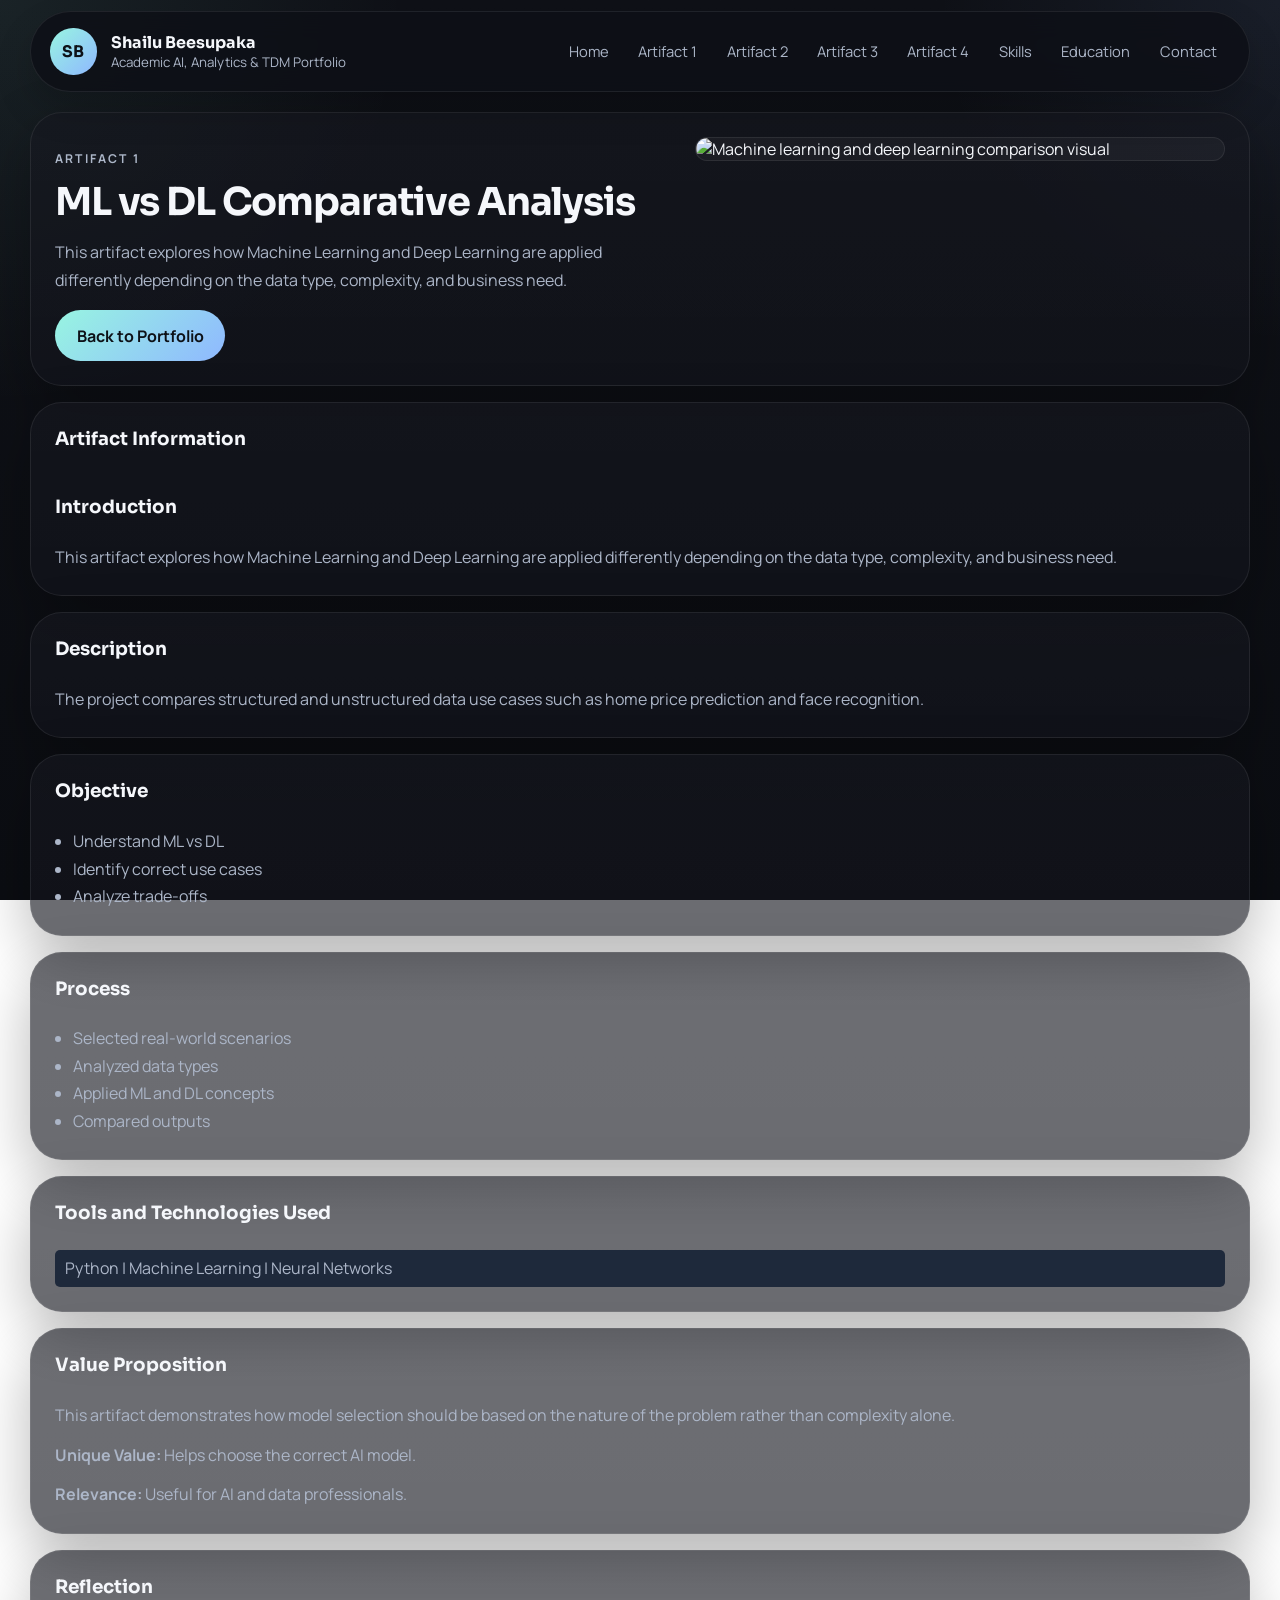
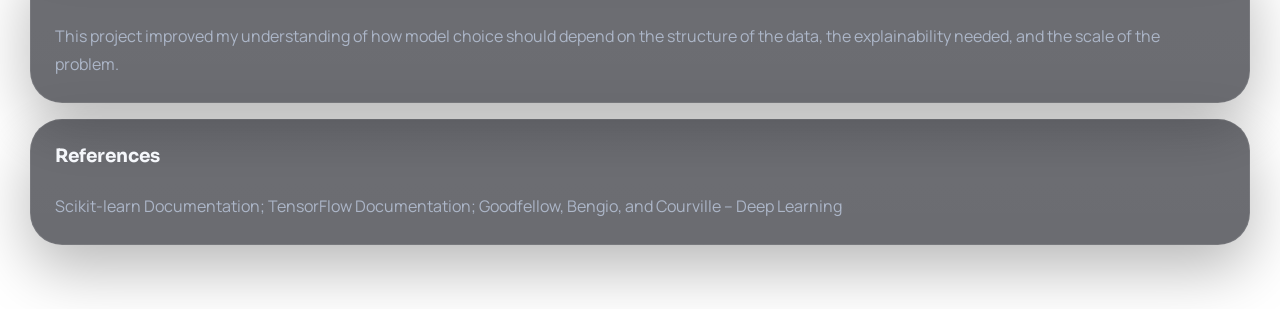
==== artifact1.html @ 3ca1bb80 "Add files via upload" ====
<!DOCTYPE html>
<html lang="en">
<head>
  <meta charset="UTF-8">
  <meta name="viewport" content="width=device-width, initial-scale=1.0">
  <title>Artifact 1 | Shailu Beesupaka</title>
  <meta name="description" content="Artifact 1 academic portfolio page for Shailu Beesupaka.">
  <link rel="preconnect" href="https://fonts.googleapis.com">
  <link rel="preconnect" href="https://fonts.gstatic.com" crossorigin>
  <link href="https://fonts.googleapis.com/css2?family=Manrope:wght@400;500;600;700;800&family=Sora:wght@500;600;700&display=swap" rel="stylesheet">
  <link rel="stylesheet" href="styles.css">
</head>
<body>
  <div class="noise-layer" aria-hidden="true"></div>
  <header class="topbar">
    <a class="identity" href="index.html">
      <span class="identity-mark">SB</span>
      <span class="identity-text">
        <strong>Shailu Beesupaka</strong>
        <small>Academic AI, Analytics & TDM Portfolio</small>
      </span>
    </a>
    <button class="menu-toggle" aria-expanded="false" aria-controls="site-nav" aria-label="Toggle navigation">
      <span></span>
      <span></span>
      <span></span>
    </button>
    <nav id="site-nav" class="site-nav">
      <a href="index.html">Home</a>
      <a href="artifact1.html">Artifact 1</a>
      <a href="artifact2.html">Artifact 2</a>
      <a href="artifact3.html">Artifact 3</a>
      <a href="artifact4.html">Artifact 4</a>
      <a href="index.html#skills">Skills</a>
      <a href="index.html#education">Education</a>
      <a href="index.html#contact">Contact</a>
    </nav>
  </header>

  <main class="artifact-page-main">
    <section class="artifact-page-layout reveal">
      <article class="artifact-page-card artifact-page-hero">
        <div class="artifact-page-intro">
          <p class="section-label">Artifact 1</p>
          <h1>ML vs DL Comparative Analysis</h1>
          <p>This artifact explores how Machine Learning and Deep Learning are applied differently depending on the data type, complexity, and business need.</p>
          <div class="artifact-page-links">
            <a class="button button-solid" href="index.html#artifacts">Back to Portfolio</a>
          </div>
        </div>
        <div class="artifact-page-visual">
          <img src="assets/ml-vs-dl-comparison.png" alt="Machine learning and deep learning comparison visual">
        </div>
      </article>

      <div class="artifact-page-content">
        <article class="artifact-page-card artifact-section-card">
          <h2>Artifact Information</h2>
          <h2>Introduction</h2>
          <p>This artifact explores how Machine Learning and Deep Learning are applied differently depending on the data type, complexity, and business need.</p>
        </article>

        <article class="artifact-page-card artifact-section-card">
          <h2>Description</h2>
          <p>The project compares structured and unstructured data use cases such as home price prediction and face recognition.</p>
        </article>

        <article class="artifact-page-card artifact-section-card">
          <h2>Objective</h2>
          <ul>
            <li>Understand ML vs DL</li>
            <li>Identify correct use cases</li>
            <li>Analyze trade-offs</li>
          </ul>
        </article>

        <article class="artifact-page-card artifact-section-card">
          <h2>Process</h2>
          <ul>
            <li>Selected real-world scenarios</li>
            <li>Analyzed data types</li>
            <li>Applied ML and DL concepts</li>
            <li>Compared outputs</li>
          </ul>
        </article>

        <article class="artifact-page-card artifact-section-card">
          <h2>Tools and Technologies Used</h2>
          <p class="tags">Python | Machine Learning | Neural Networks</p>
        </article>

        <article class="artifact-page-card artifact-section-card">
          <h2>Value Proposition</h2>
          <p>This artifact demonstrates how model selection should be based on the nature of the problem rather than complexity alone.</p>
          <p><b>Unique Value:</b> Helps choose the correct AI model.</p>
          <p><b>Relevance:</b> Useful for AI and data professionals.</p>
        </article>

        <article class="artifact-page-card artifact-section-card">
          <h2>Reflection</h2>
          <p>This project improved my understanding of how model choice should depend on the structure of the data, the explainability needed, and the scale of the problem.</p>
        </article>

        <article class="artifact-page-card artifact-section-card">
          <h2>References</h2>
          <p>Scikit-learn Documentation; TensorFlow Documentation; Goodfellow, Bengio, and Courville – Deep Learning</p>
        </article>
      </div>
    </section>
  </main>

  <script src="script.js"></script>
</body>
</html>
---- styles.css ----
:root {
  --bg: #0f1117;
  --bg-2: #151924;
  --panel: #171c27;
  --panel-2: #1d2431;
  --line: rgba(255, 255, 255, 0.08);
  --text: #f5f7fb;
  --muted: #acb6c8;
  --accent: #98f5e1;
  --accent-2: #ffd166;
  --accent-3: #8fb8ff;
  --shadow: 0 24px 60px rgba(0, 0, 0, 0.28);
  --glow: 0 0 0 1px rgba(152, 245, 225, 0.25), 0 16px 34px rgba(143, 184, 255, 0.16);
  --max-width: 1220px;
  --radius-lg: 30px;
  --radius-md: 20px;
  --radius-sm: 14px;
}

* {
  box-sizing: border-box;
}

html {
  scroll-behavior: smooth;
}

body {
  margin: 0;
  min-width: 320px;
  font-family: "Manrope", sans-serif;
  color: var(--text);
  background:
    radial-gradient(circle at top left, rgba(152, 245, 225, 0.08), transparent 26%),
    radial-gradient(circle at top right, rgba(143, 184, 255, 0.08), transparent 22%),
    linear-gradient(180deg, #0f1117 0%, #0b0d12 100%);
  background-attachment: fixed;
}

.noise-layer {
  position: fixed;
  inset: 0;
  pointer-events: none;
  opacity: 0.2;
  background-image:
    linear-gradient(rgba(255, 255, 255, 0.03) 1px, transparent 1px),
    linear-gradient(90deg, rgba(255, 255, 255, 0.03) 1px, transparent 1px);
  background-size: 72px 72px;
  mask-image: linear-gradient(180deg, rgba(0, 0, 0, 0.85), transparent 92%);
}

img {
  display: block;
  max-width: 100%;
}

a {
  color: inherit;
  text-decoration: none;
}

.topbar,
main {
  width: min(calc(100% - 2rem), var(--max-width));
  margin: 0 auto;
}

main {
  padding-bottom: 4rem;
}

.topbar {
  position: sticky;
  top: 0;
  z-index: 30;
  display: flex;
  align-items: center;
  justify-content: space-between;
  gap: 1rem;
  margin-top: 0.7rem;
  padding: 1rem 1.2rem;
  background: rgba(13, 16, 23, 0.86);
  border: 1px solid var(--line);
  border-radius: 999px;
  backdrop-filter: blur(14px);
  box-shadow: 0 18px 36px rgba(0, 0, 0, 0.18);
}

.identity {
  display: inline-flex;
  align-items: center;
  gap: 0.9rem;
}

.identity-mark {
  width: 2.9rem;
  height: 2.9rem;
  display: grid;
  place-items: center;
  border-radius: 50%;
  background: linear-gradient(135deg, var(--accent), var(--accent-3));
  color: #0d1117;
  font-family: "Sora", sans-serif;
  font-weight: 700;
}

.identity-text {
  display: grid;
}

.identity-text strong,
.section-heading h2,
.headline-stack h1,
.case-study-body h3,
.tool-panel h3,
.education-card h3,
.contact-banner h2 {
  font-family: "Sora", sans-serif;
}

.identity-text small {
  color: var(--muted);
}

.site-nav {
  display: flex;
  align-items: center;
  gap: 0.2rem;
  flex-wrap: wrap;
  justify-content: flex-end;
}

.site-nav a {
  padding: 0.62rem 0.82rem;
  border-radius: 999px;
  color: var(--muted);
  font-size: 0.92rem;
  line-height: 1;
}

.site-nav a:hover,
.site-nav a:focus-visible {
  color: var(--text);
  background: rgba(255, 255, 255, 0.05);
}

.menu-toggle {
  display: none;
  border: 0;
  background: transparent;
  padding: 0.25rem;
  cursor: pointer;
}

.menu-toggle span {
  display: block;
  width: 1.6rem;
  height: 2px;
  margin: 0.28rem 0;
  background: var(--text);
  border-radius: 999px;
}

.section {
  padding-top: 2.2rem;
}

.panel-section {
  padding: 1.5rem;
  border: 1px solid var(--line);
  border-radius: calc(var(--radius-lg) + 2px);
  background:
    linear-gradient(180deg, rgba(255, 255, 255, 0.025), rgba(255, 255, 255, 0.015)),
    rgba(13, 16, 23, 0.62);
  box-shadow: var(--shadow);
  backdrop-filter: blur(10px);
}

.hero-grid {
  display: grid;
  grid-template-columns: minmax(0, 1.08fr) minmax(320px, 0.92fr);
  gap: 1.5rem;
  align-items: stretch;
  min-height: min(620px, calc(100vh - 6.2rem));
}

.hero-grid.section {
  padding-top: 10px;
}

.hero-panel,
.info-block,
.tool-panel,
.education-card,
.contact-tile,
.case-study,
.value-card,
.bio-card,
.audience-card {
  border: 1px solid var(--line);
  box-shadow: var(--shadow);
}

.hero-panel,
.info-block,
.tool-panel,
.education-card,
.contact-tile,
.case-study,
.value-card,
.bio-card,
.audience-card {
  transition: transform 0.22s ease, box-shadow 0.22s ease, border-color 0.22s ease;
}

.hero-panel:hover,
.info-block:hover,
.tool-panel:hover,
.education-card:hover,
.contact-tile:hover,
.case-study:hover,
.value-card:hover,
.bio-card:hover,
.audience-card:hover {
  transform: scale(1.05);
  box-shadow: var(--glow);
}

.hero-panel {
  border-radius: var(--radius-lg);
}

.hero-copy {
  padding: clamp(2rem, 4vw, 3.25rem);
  background:
    linear-gradient(145deg, rgba(152, 245, 225, 0.12), rgba(152, 245, 225, 0.02)),
    var(--panel);
  display: flex;
  flex-direction: column;
  justify-content: center;
  min-height: min(620px, calc(100vh - 6.2rem));
}

.section-label,
.headline-lead,
.education-type,
.contact-tile span,
.case-study-meta p {
  text-transform: uppercase;
  letter-spacing: 0.18em;
  font-size: 0.76rem;
  font-weight: 700;
}

.section-label,
.headline-lead,
.education-type,
.contact-tile span {
  color: var(--accent-2);
}

.headline-stack {
  display: grid;
  gap: 0.45rem;
  margin-bottom: 1.1rem;
}

.headline-lead {
  margin: 0;
}

.headline-stack h1 {
  margin: 0;
  font-size: clamp(1.9rem, 3.4vw, 3.15rem);
  line-height: 1.1;
  letter-spacing: -0.04em;
  max-width: 15ch;
}

.hero-summary,
.section-copy,
.info-block p,
.case-study-body p,
.tool-panel li,
.education-card p {
  color: var(--muted);
  line-height: 1.7;
  font-size: 1rem;
}

.hero-cta {
  display: flex;
  flex-wrap: wrap;
  gap: 1rem;
  margin: 1.55rem 0;
}

.button {
  min-height: 3.2rem;
  padding: 0 1.35rem;
  display: inline-flex;
  align-items: center;
  justify-content: center;
  border-radius: 999px;
  font-weight: 700;
  transition: transform 0.2s ease, box-shadow 0.25s ease, border-color 0.25s ease, background 0.25s ease;
}

.button:hover,
.button:focus-visible {
  transform: translateY(-2px);
  box-shadow: var(--glow);
}

.button-solid {
  background: linear-gradient(135deg, var(--accent), var(--accent-3));
  color: #0d1117;
}

.button-outline {
  border: 1px solid var(--line);
  background: rgba(255, 255, 255, 0.03);
}

.button-outline:hover,
.button-outline:focus-visible {
  border-color: rgba(152, 245, 225, 0.35);
  background: rgba(255, 255, 255, 0.06);
}

.intro-facts {
  display: grid;
  grid-template-columns: repeat(3, minmax(0, 1fr));
  gap: 1rem;
  margin: 0;
}

.intro-facts div {
  padding-top: 1rem;
  border-top: 1px solid var(--line);
}

.intro-facts dt {
  margin-bottom: 0.4rem;
  color: var(--muted);
}

.intro-facts dd {
  margin: 0;
  font-weight: 700;
}

.hero-side {
  padding: 1rem;
  background: var(--panel-2);
  display: flex;
  align-items: center;
  justify-content: center;
  border-radius: var(--radius-lg);
}

.hero-illustration {
  width: 100%;
  height: 100%;
  margin: 0;
  min-height: 100%;
  padding: clamp(1rem, 2vw, 1.35rem);
  border-radius: calc(var(--radius-lg) - 8px);
  background:
    radial-gradient(circle at top right, rgba(152, 245, 225, 0.12), transparent 26%),
    radial-gradient(circle at 18% 24%, rgba(143, 184, 255, 0.12), transparent 22%),
    linear-gradient(180deg, rgba(255, 209, 102, 0.04), rgba(143, 184, 255, 0.06)),
    #121823;
  border: 1px solid rgba(255, 255, 255, 0.05);
  display: grid;
  place-items: center;
}

.hero-illustration img {
  width: 100%;
  max-width: 520px;
  margin: 0 auto;
  aspect-ratio: 1 / 1;
  object-fit: contain;
  filter: drop-shadow(0 20px 36px rgba(0, 0, 0, 0.22));
}

.ticker-bar {
  overflow: hidden;
  margin-top: 1.15rem;
  padding: 0.85rem 0;
  border-top: 1px solid var(--line);
  border-bottom: 1px solid var(--line);
}

.ticker-track {
  display: flex;
  flex-wrap: wrap;
  gap: 0.9rem;
}

.ticker-track span {
  padding: 0.65rem 1rem;
  border-radius: 999px;
  background: rgba(255, 255, 255, 0.04);
  color: var(--muted);
}

.section-heading {
  display: grid;
  gap: 0.9rem;
  margin-bottom: 1.35rem;
}

main > .panel-section {
  margin-top: 1.15rem;
}

.section-heading h2,
.contact-banner h2 {
  margin: 0;
  font-size: clamp(1.75rem, 3vw, 2.75rem);
  line-height: 1.06;
  letter-spacing: -0.035em;
  max-width: 23ch;
}

.split {
  grid-template-columns: minmax(0, 1fr) minmax(280px, 0.75fr);
  display: grid;
  gap: 1.5rem;
  align-items: end;
}

.section-copy {
  margin: 0;
}

.profile-columns {
  display: grid;
  grid-template-columns: repeat(3, minmax(0, 1fr));
  gap: 1rem;
}

.bio-card,
.audience-card {
  padding: 1.35rem 1.45rem;
  border-radius: var(--radius-md);
  background: linear-gradient(180deg, rgba(255, 255, 255, 0.04), rgba(255, 255, 255, 0.02));
}

.bio-card p,
.audience-card p {
  margin: 0;
  color: var(--muted);
  line-height: 1.75;
}

.bio-card p + p {
  margin-top: 0.95rem;
}

.value-grid {
  display: grid;
  grid-template-columns: repeat(3, minmax(0, 1fr));
  gap: 1rem;
}

.value-card {
  padding: 1.35rem;
  border-radius: var(--radius-md);
  background: linear-gradient(180deg, rgba(143, 184, 255, 0.08), rgba(255, 255, 255, 0.02));
}

.value-card h3 {
  margin: 0 0 0.65rem;
  font-family: "Sora", sans-serif;
  font-size: 1.12rem;
}

.value-card p {
  margin: 0;
  color: var(--muted);
  line-height: 1.7;
}

.info-block {
  padding: 1.45rem;
  border-radius: var(--radius-md);
  background: linear-gradient(180deg, rgba(255, 255, 255, 0.04), rgba(255, 255, 255, 0.02));
}

.block-number {
  display: inline-flex;
  margin-bottom: 1.5rem;
  color: var(--accent);
  font-family: "Sora", sans-serif;
  font-weight: 700;
  font-size: 1.8rem;
}

.info-block h3,
.tool-panel h3,
.education-card h3 {
  margin: 0 0 0.75rem;
  font-size: 1.28rem;
}

.case-study-list {
  display: grid;
  gap: 1rem;
}

.case-study {
  display: grid;
  grid-template-columns: 1fr;
  gap: 0;
  padding: 1.1rem;
  border-radius: var(--radius-md);
  background:
    linear-gradient(180deg, rgba(255, 255, 255, 0.04), rgba(255, 255, 255, 0.015)),
    rgba(13, 16, 23, 0.55);
}

.case-study-body {
  padding: 0;
  display: grid;
  grid-template-columns: minmax(0, 1fr) minmax(320px, 0.8fr);
  gap: 1.1rem;
  align-items: start;
}

.case-study-body-text-only {
  display: block;
}

.case-study-copy {
  min-width: 0;
}

.case-study-copy-wide {
  width: 100%;
  max-width: none;
}

.case-study-copy-wide p,
.case-study-copy-wide ul {
  max-width: none;
}

.case-study-copy-wide ul {
  column-count: 2;
  column-gap: 2rem;
}

.case-study-copy-wide li {
  break-inside: avoid;
  margin-bottom: 0.25rem;
}

.case-study-badge {
  display: inline-flex;
  align-items: center;
  justify-content: center;
  margin: 0 0 1.1rem;
  padding: 0.75rem 1.1rem;
  border-radius: 999px;
  background: rgba(152, 245, 225, 0.1);
  border: 1px solid rgba(152, 245, 225, 0.12);
  color: #b9edf9;
  font-size: 0.95rem;
  line-height: 1;
}

.project-output-card {
  display: grid;
  gap: 0.9rem;
  padding: 1.15rem;
  border-radius: 28px;
  border: 1px solid var(--line);
  background: rgba(255, 255, 255, 0.02);
}

.project-output-card-centered {
  align-self: center;
}

.artifact-summary-card {
  align-content: center;
  min-height: 280px;
}

.artifact-focus-list {
  display: flex;
  flex-wrap: wrap;
  gap: 0.75rem;
}

.artifact-focus-list span {
  display: inline-flex;
  padding: 0.7rem 0.9rem;
  border-radius: 999px;
  background: rgba(152, 245, 225, 0.1);
  border: 1px solid rgba(152, 245, 225, 0.12);
  color: var(--text);
  font-size: 0.95rem;
  font-weight: 700;
}

.artifact-summary-note {
  margin: 0;
  color: var(--muted);
  line-height: 1.7;
}

.project-output-head {
  display: flex;
  align-items: center;
  justify-content: space-between;
  gap: 1rem;
}

.project-output-head p,
.project-output-head h4 {
  margin: 0;
}

.project-output-head p {
  text-transform: uppercase;
  letter-spacing: 0.18em;
  font-size: 0.78rem;
  color: var(--accent-2);
}

.project-output-head h4 {
  font-family: "Sora", sans-serif;
  font-size: 1.05rem;
  font-weight: 600;
  color: var(--text);
}

.case-study-visuals {
  display: grid;
  grid-template-columns: 1fr;
  gap: 0.8rem;
  align-self: start;
}

.case-study-body h3 {
  margin: 0 0 0.65rem;
  font-size: 1.22rem;
  line-height: 1.32;
}

.case-study-copy h4 {
  margin: 0.9rem 0 0.35rem;
  font-size: 0.92rem;
  font-family: "Sora", sans-serif;
  color: var(--text);
}

.case-study-body ul,
.tool-panel ul {
  margin: 0.5rem 0 0;
  padding-left: 1.1rem;
  color: var(--muted);
  line-height: 1.62;
}

.case-study-image {
  margin: 0;
  min-height: 150px;
  display: grid;
  place-items: center;
  padding: 0.7rem;
  overflow: hidden;
  border-radius: 18px;
  border: 1px solid var(--line);
  background: rgba(255, 255, 255, 0.03);
}

.case-study-image img {
  width: 100%;
  max-height: 210px;
  height: auto;
  object-fit: contain;
}

.case-study-tech {
  margin-top: 1rem;
}

.artifact-img {
  width: 100%;
  border-radius: 10px;
  margin-top: 10px;
}

.tags {
  background: #1e293b;
  padding: 5px 10px;
  border-radius: 5px;
  display: inline-block;
  color: #dce6f5;
  line-height: 1.6;
}

.case-study-link {
  display: inline-flex;
  align-items: center;
  justify-content: center;
  margin-top: 1rem;
  min-height: 2.8rem;
  padding: 0 1rem;
  border-radius: 999px;
  border: 1px solid var(--line);
  background: rgba(255, 255, 255, 0.04);
  font-weight: 700;
  transition: transform 0.2s ease, box-shadow 0.25s ease, border-color 0.25s ease, background 0.25s ease;
}

.case-study-link:hover,
.case-study-link:focus-visible {
  transform: translateY(-2px);
  border-color: rgba(152, 245, 225, 0.35);
  background: rgba(255, 255, 255, 0.08);
  box-shadow: var(--glow);
}

.case-study-actions {
  display: flex;
  flex-wrap: wrap;
  gap: 0.75rem;
  margin-top: 1rem;
}

.case-study-actions .case-study-link {
  margin-top: 0;
}

.tools-grid,
.education-grid,
.contact-grid {
  display: grid;
  gap: 1rem;
}

.tools-grid {
  grid-template-columns: 1.15fr 0.85fr;
}

.tool-panel {
  padding: 1.55rem;
  border-radius: var(--radius-md);
  background: var(--panel);
}

.tool-panel.alt {
  background: linear-gradient(180deg, rgba(255, 209, 102, 0.08), rgba(255, 255, 255, 0.02));
}

.chip-group {
  display: flex;
  flex-wrap: wrap;
  gap: 0.8rem;
  margin-top: 1.1rem;
}

.chip-group span {
  padding: 0.78rem 1rem;
  border-radius: 999px;
  background: rgba(255, 255, 255, 0.05);
  border: 1px solid var(--line);
}

.education-grid {
  grid-template-columns: repeat(3, minmax(0, 1fr));
}

.artifact-page-main {
  width: min(calc(100% - 2rem), var(--max-width));
  margin: 0 auto;
  padding: 1.25rem 0 4rem;
}

.artifact-page-layout {
  display: grid;
  gap: 1rem;
}

.artifact-page-card {
  padding: 1.5rem;
  border-radius: calc(var(--radius-lg) + 2px);
  border: 1px solid var(--line);
  background:
    linear-gradient(180deg, rgba(255, 255, 255, 0.025), rgba(255, 255, 255, 0.015)),
    rgba(13, 16, 23, 0.62);
  box-shadow: var(--shadow);
}

.artifact-page-content {
  display: grid;
  gap: 1rem;
}

.artifact-page-hero {
  display: grid;
  grid-template-columns: minmax(0, 1fr) minmax(300px, 0.85fr);
  gap: 1rem;
  align-items: start;
}

.artifact-page-intro h1 {
  margin: 0.35rem 0 0.9rem;
  font-family: "Sora", sans-serif;
  font-size: clamp(1.95rem, 3vw, 2.7rem);
  line-height: 1.08;
  letter-spacing: -0.03em;
}

.artifact-page-intro p,
.artifact-page-card p,
.artifact-page-card li {
  color: var(--muted);
  line-height: 1.72;
}

.artifact-page-card h2 {
  margin: 0 0 0.85rem;
  font-family: "Sora", sans-serif;
  font-size: 1.15rem;
}

.artifact-page-card h2 + h2 {
  margin-top: 1.2rem;
}

.artifact-section-card {
  display: grid;
  gap: 0.75rem;
}

.artifact-section-card ul {
  margin: 0;
  padding-left: 1.15rem;
}

.artifact-section-card p,
.artifact-section-card li {
  margin: 0;
}

.artifact-page-grid {
  display: grid;
  grid-template-columns: repeat(2, minmax(0, 1fr));
  gap: 1rem;
}

.artifact-page-visual img {
  width: 100%;
  border-radius: 18px;
  border: 1px solid var(--line);
  background: rgba(255, 255, 255, 0.04);
}

.artifact-page-dual {
  display: grid;
  gap: 0.8rem;
}

.artifact-page-links {
  display: flex;
  flex-wrap: wrap;
  gap: 0.75rem;
  margin-top: 1rem;
}

.education-card {
  padding: 1.55rem;
  border-radius: var(--radius-md);
  background: var(--panel);
}

.education-type {
  margin: 0 0 1rem;
}

.education-card p {
  margin: 0;
}

.contact-layout {
  padding-bottom: 5rem;
}

.project-output-card-centered .case-study-image {
  min-height: 210px;
  padding: 0.9rem;
}

.project-output-card-centered .case-study-image img {
  max-height: 290px;
}

.contact-banner {
  margin-bottom: 1.5rem;
}

.contact-grid {
  grid-template-columns: repeat(3, minmax(0, 1fr));
}

.contact-tile {
  padding: 1.35rem;
  border-radius: var(--radius-md);
  background: linear-gradient(180deg, rgba(143, 184, 255, 0.08), rgba(255, 255, 255, 0.03));
}

.contact-tile strong {
  display: block;
  margin-top: 0.65rem;
  font-size: 1.08rem;
}

.reveal {
  opacity: 1;
  transform: none;
}

.js .reveal {
  opacity: 0;
  transform: translateY(24px);
  transition: opacity 0.6s ease, transform 0.6s ease;
}

.js .reveal.is-visible {
  opacity: 1;
  transform: translateY(0);
}

@media (max-width: 1100px) {
  .hero-grid,
  .profile-columns,
  .value-grid,
  .tools-grid,
  .education-grid,
  .contact-grid,
  .artifact-page-hero,
  .artifact-page-grid {
    grid-template-columns: 1fr;
  }

  .case-study {
    grid-template-columns: 1fr;
  }

  .case-study-body {
    grid-template-columns: 1fr;
  }

  .project-output-head {
    align-items: flex-start;
    flex-direction: column;
  }

  .intro-facts {
    grid-template-columns: 1fr;
  }
}

@media (max-width: 768px) {
  .topbar,
  main,
  .artifact-page-main {
    width: min(calc(100% - 1rem), var(--max-width));
  }

  .topbar {
    border-radius: 24px;
    padding: 0.9rem 1rem;
  }

  .identity-text small {
    display: none;
  }

  .menu-toggle {
    display: block;
  }

  .site-nav {
    position: absolute;
    top: calc(100% + 0.7rem);
    left: 0;
    right: 0;
    display: none;
    flex-direction: column;
    align-items: stretch;
    padding: 1rem;
    border-radius: 24px;
    background: rgba(13, 16, 23, 0.98);
    border: 1px solid var(--line);
  }

  .site-nav.is-open {
    display: flex;
  }

  .site-nav a {
    text-align: left;
  }

  .section {
    padding-top: 2rem;
  }

  .panel-section {
    padding: 1.2rem;
  }

  .headline-stack h1,
  .section-heading h2,
  .contact-banner h2 {
    max-width: 100%;
  }

  .hero-cta {
    flex-direction: column;
  }

  .button {
    width: 100%;
  }

  .hero-panel:hover,
  .info-block:hover,
  .tool-panel:hover,
  .education-card:hover,
  .contact-tile:hover,
  .case-study:hover,
  .value-card:hover,
  .bio-card:hover,
  .audience-card:hover {
    transform: none;
  }
}

@media (max-width: 480px) {
  .headline-stack h1 {
    font-size: clamp(1.85rem, 8.5vw, 2.65rem);
  }

  .hero-copy,
  .tool-panel,
  .education-card,
  .contact-tile,
  .info-block {
    padding: 1.2rem;
  }

  .case-study {
    padding: 0.8rem;
  }

  .case-study-visuals {
    grid-template-columns: 1fr;
  }

  .case-study-image {
    min-height: 190px;
    padding: 0.7rem;
  }
}
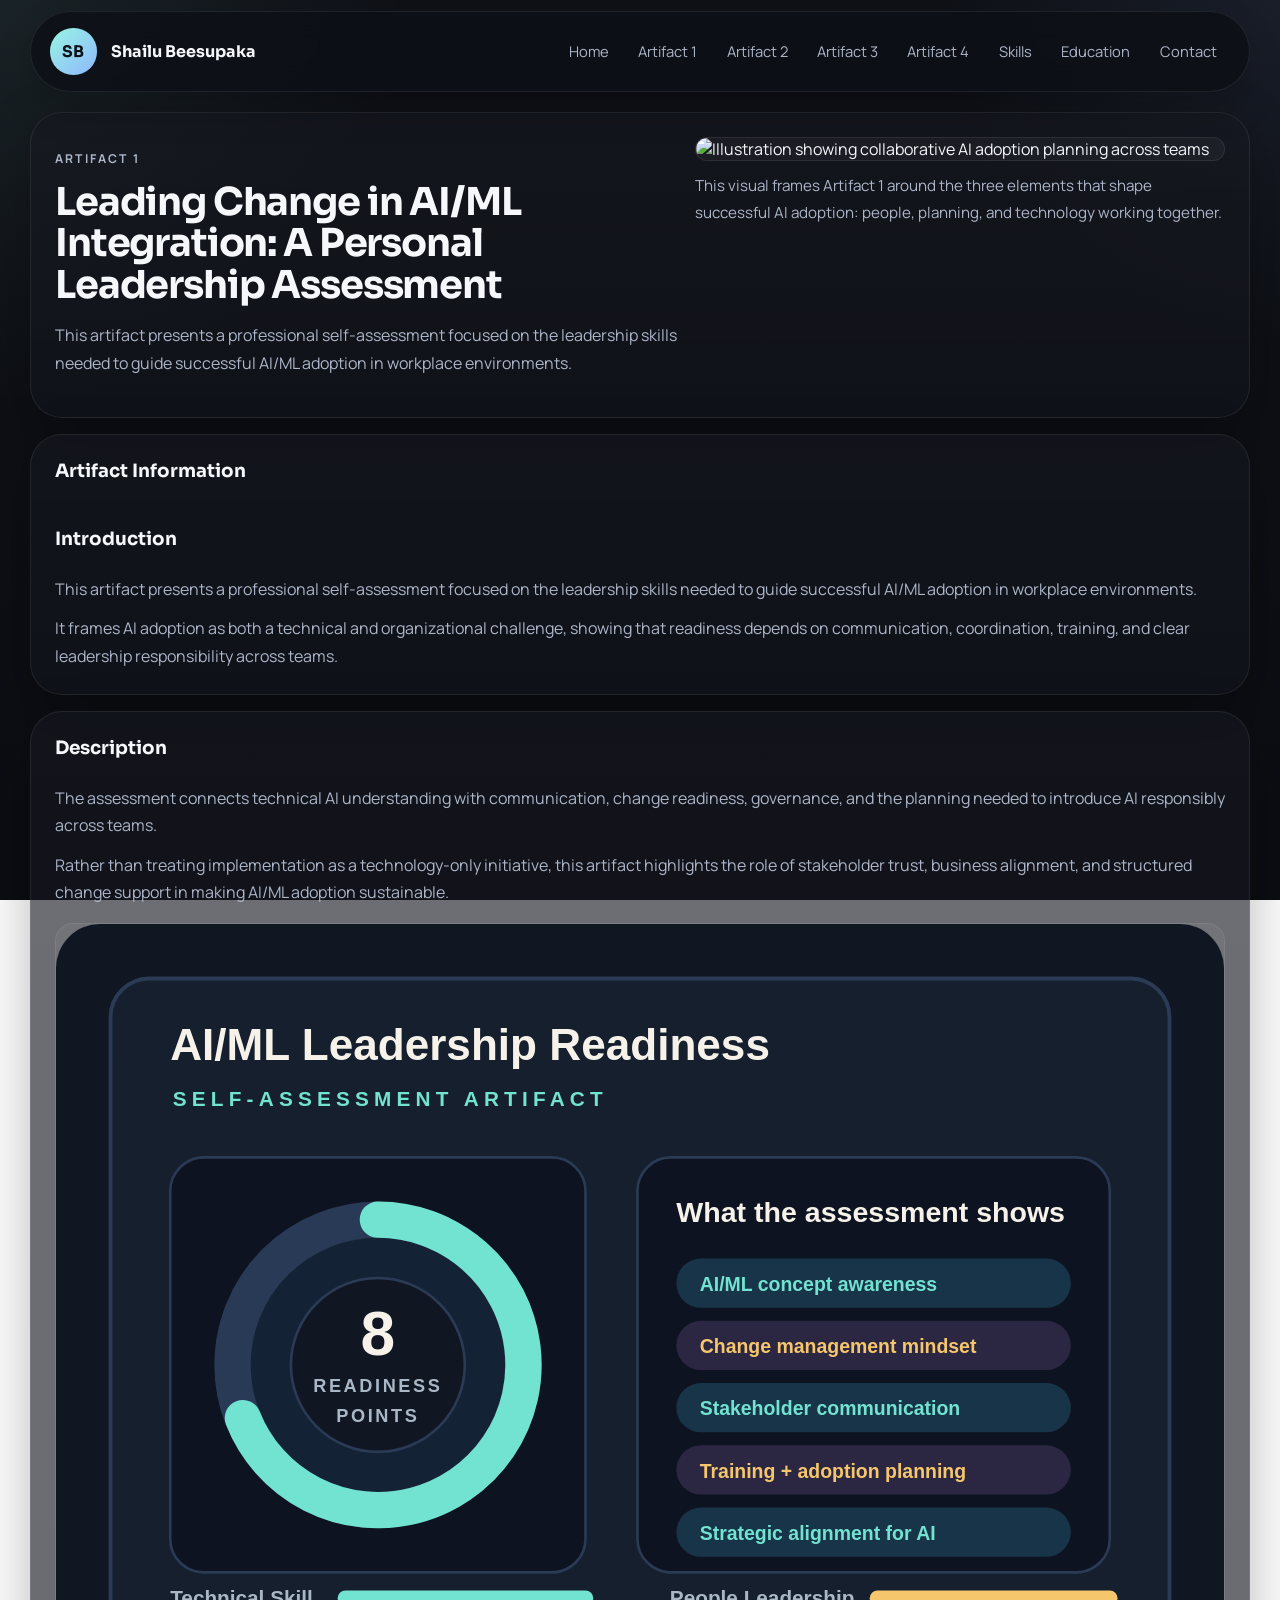
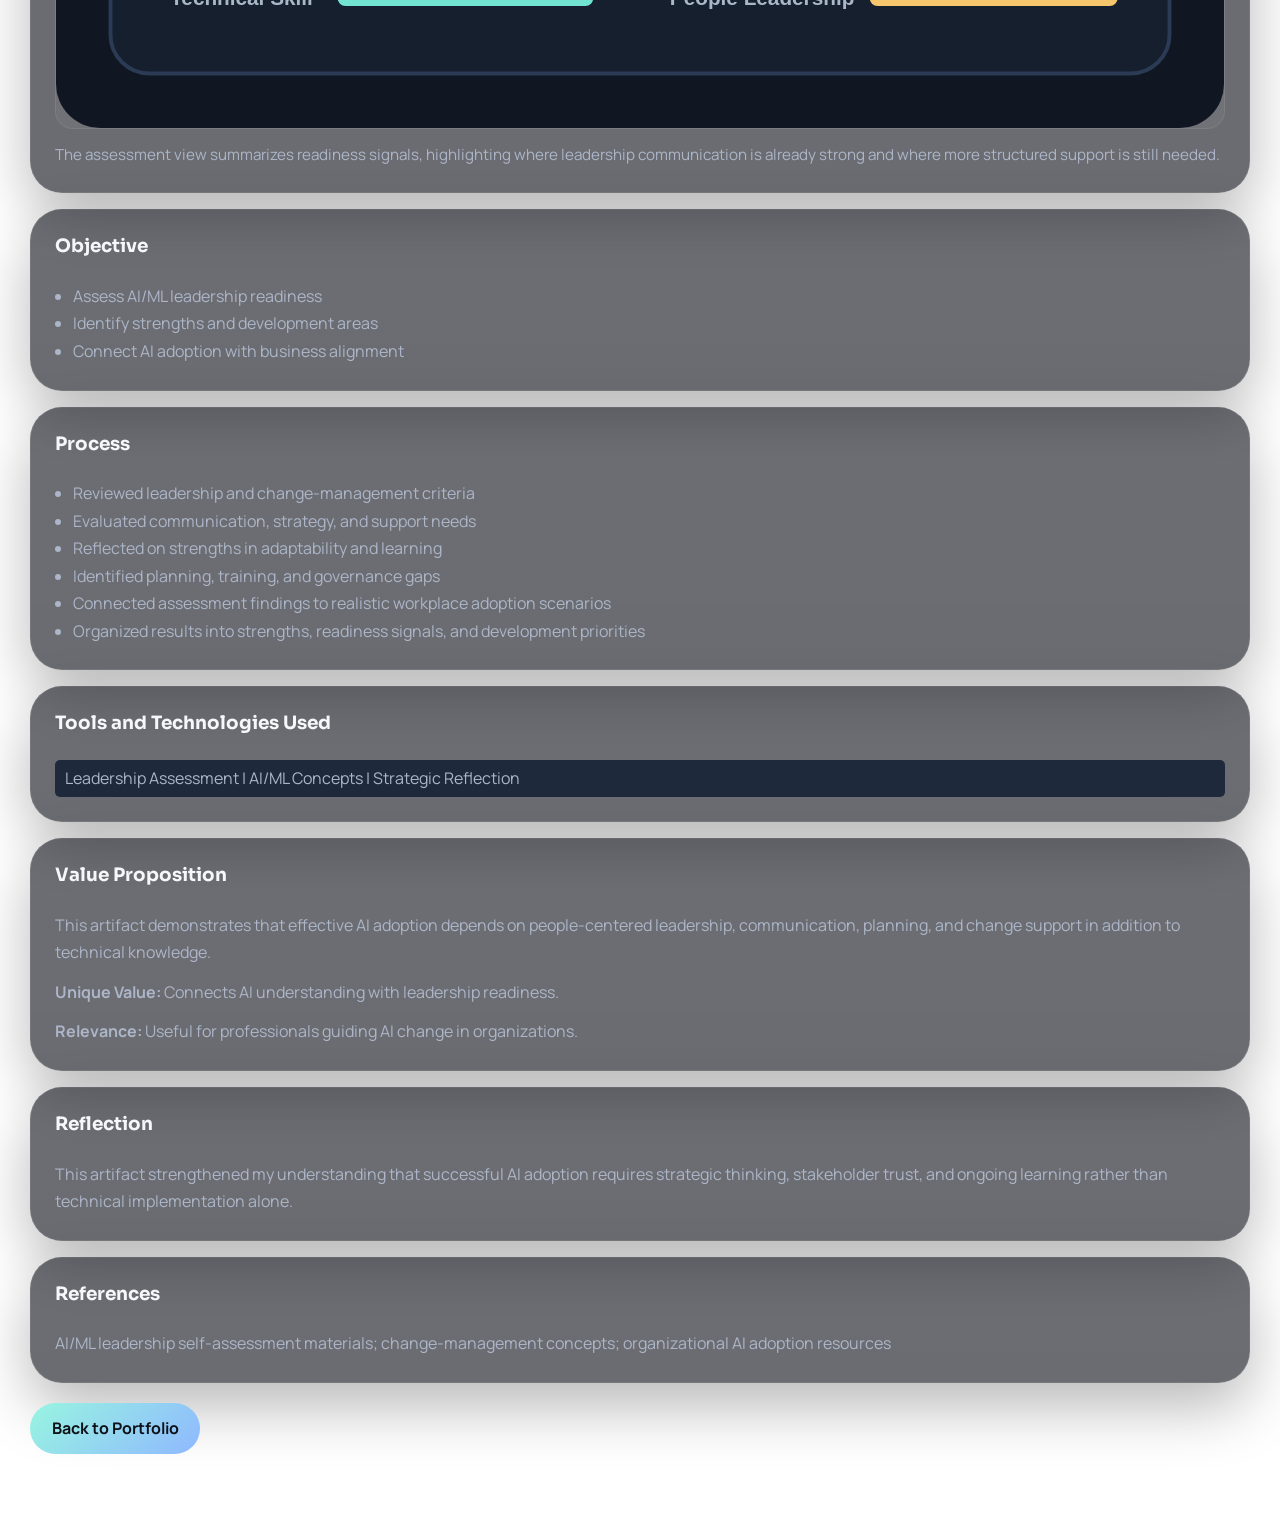
==== commit 3e5172a7: "Add files via upload" ====
--- a/artifact1.html
+++ b/artifact1.html
@@ -17,7 +17,6 @@
       <span class="identity-mark">SB</span>
       <span class="identity-text">
         <strong>Shailu Beesupaka</strong>
-        <small>Academic AI, Analytics & TDM Portfolio</small>
       </span>
     </a>
     <button class="menu-toggle" aria-expanded="false" aria-controls="site-nav" aria-label="Toggle navigation">
@@ -42,14 +41,12 @@
       <article class="artifact-page-card artifact-page-hero">
         <div class="artifact-page-intro">
           <p class="section-label">Artifact 1</p>
-          <h1>ML vs DL Comparative Analysis</h1>
-          <p>This artifact explores how Machine Learning and Deep Learning are applied differently depending on the data type, complexity, and business need.</p>
-          <div class="artifact-page-links">
-            <a class="button button-solid" href="index.html#artifacts">Back to Portfolio</a>
-          </div>
+          <h1>Leading Change in AI/ML Integration: A Personal Leadership Assessment</h1>
+          <p>This artifact presents a professional self-assessment focused on the leadership skills needed to guide successful AI/ML adoption in workplace environments.</p>
         </div>
         <div class="artifact-page-visual">
-          <img src="assets/ml-vs-dl-comparison.png" alt="Machine learning and deep learning comparison visual">
+          <img src="assets/artifact1-team-adoption.svg" alt="Illustration showing collaborative AI adoption planning across teams">
+          <p class="artifact-page-visual-caption">This visual frames Artifact 1 around the three elements that shape successful AI adoption: people, planning, and technology working together.</p>
         </div>
       </article>
 
@@ -57,54 +54,68 @@
         <article class="artifact-page-card artifact-section-card">
           <h2>Artifact Information</h2>
           <h2>Introduction</h2>
-          <p>This artifact explores how Machine Learning and Deep Learning are applied differently depending on the data type, complexity, and business need.</p>
+          <p>This artifact presents a professional self-assessment focused on the leadership skills needed to guide successful AI/ML adoption in workplace environments.</p>
+          <p>It frames AI adoption as both a technical and organizational challenge, showing that readiness depends on communication, coordination, training, and clear leadership responsibility across teams.</p>
         </article>
 
         <article class="artifact-page-card artifact-section-card">
           <h2>Description</h2>
-          <p>The project compares structured and unstructured data use cases such as home price prediction and face recognition.</p>
+          <p>The assessment connects technical AI understanding with communication, change readiness, governance, and the planning needed to introduce AI responsibly across teams.</p>
+          <p>Rather than treating implementation as a technology-only initiative, this artifact highlights the role of stakeholder trust, business alignment, and structured change support in making AI/ML adoption sustainable.</p>
+          <div class="artifact-page-section-media">
+            <div class="artifact-page-visual">
+              <img src="assets/artifact1-leadership-readiness.svg" alt="Leadership readiness dashboard visual showing strengths and growth areas">
+              <p class="artifact-page-visual-caption">The assessment view summarizes readiness signals, highlighting where leadership communication is already strong and where more structured support is still needed.</p>
+            </div>
+          </div>
         </article>
 
         <article class="artifact-page-card artifact-section-card">
           <h2>Objective</h2>
           <ul>
-            <li>Understand ML vs DL</li>
-            <li>Identify correct use cases</li>
-            <li>Analyze trade-offs</li>
+            <li>Assess AI/ML leadership readiness</li>
+            <li>Identify strengths and development areas</li>
+            <li>Connect AI adoption with business alignment</li>
           </ul>
         </article>
 
         <article class="artifact-page-card artifact-section-card">
           <h2>Process</h2>
           <ul>
-            <li>Selected real-world scenarios</li>
-            <li>Analyzed data types</li>
-            <li>Applied ML and DL concepts</li>
-            <li>Compared outputs</li>
+            <li>Reviewed leadership and change-management criteria</li>
+            <li>Evaluated communication, strategy, and support needs</li>
+            <li>Reflected on strengths in adaptability and learning</li>
+            <li>Identified planning, training, and governance gaps</li>
+            <li>Connected assessment findings to realistic workplace adoption scenarios</li>
+            <li>Organized results into strengths, readiness signals, and development priorities</li>
           </ul>
         </article>
 
         <article class="artifact-page-card artifact-section-card">
           <h2>Tools and Technologies Used</h2>
-          <p class="tags">Python | Machine Learning | Neural Networks</p>
+          <p class="tags">Leadership Assessment | AI/ML Concepts | Strategic Reflection</p>
         </article>
 
         <article class="artifact-page-card artifact-section-card">
           <h2>Value Proposition</h2>
-          <p>This artifact demonstrates how model selection should be based on the nature of the problem rather than complexity alone.</p>
-          <p><b>Unique Value:</b> Helps choose the correct AI model.</p>
-          <p><b>Relevance:</b> Useful for AI and data professionals.</p>
+          <p>This artifact demonstrates that effective AI adoption depends on people-centered leadership, communication, planning, and change support in addition to technical knowledge.</p>
+          <p><b>Unique Value:</b> Connects AI understanding with leadership readiness.</p>
+          <p><b>Relevance:</b> Useful for professionals guiding AI change in organizations.</p>
         </article>
 
         <article class="artifact-page-card artifact-section-card">
           <h2>Reflection</h2>
-          <p>This project improved my understanding of how model choice should depend on the structure of the data, the explainability needed, and the scale of the problem.</p>
+          <p>This artifact strengthened my understanding that successful AI adoption requires strategic thinking, stakeholder trust, and ongoing learning rather than technical implementation alone.</p>
         </article>
 
         <article class="artifact-page-card artifact-section-card">
           <h2>References</h2>
-          <p>Scikit-learn Documentation; TensorFlow Documentation; Goodfellow, Bengio, and Courville – Deep Learning</p>
+          <p>AI/ML leadership self-assessment materials; change-management concepts; organizational AI adoption resources</p>
         </article>
+
+        <div class="artifact-page-footer-actions">
+          <a class="button button-solid" href="index.html">Back to Portfolio</a>
+        </div>
       </div>
     </section>
   </main>
--- a/styles.css
+++ b/styles.css
@@ -174,6 +174,7 @@
     rgba(13, 16, 23, 0.62);
   box-shadow: var(--shadow);
   backdrop-filter: blur(10px);
+  overflow: hidden;
 }
 
 .hero-grid {
@@ -222,7 +223,7 @@
 .value-card:hover,
 .bio-card:hover,
 .audience-card:hover {
-  transform: scale(1.05);
+  transform: translateY(-2px);
   box-shadow: var(--glow);
 }
 
@@ -861,11 +862,35 @@
   border-radius: 18px;
   border: 1px solid var(--line);
   background: rgba(255, 255, 255, 0.04);
+  object-fit: contain;
 }
 
 .artifact-page-dual {
   display: grid;
   gap: 0.8rem;
+}
+
+.artifact-page-visual {
+  display: grid;
+  gap: 0.8rem;
+}
+
+.artifact-page-visual-caption {
+  margin: 0;
+  color: var(--muted);
+  font-size: 0.95rem;
+  line-height: 1.65;
+}
+
+.artifact-page-section-media {
+  margin-top: 0.25rem;
+}
+
+.artifact-page-section-media img {
+  width: 100%;
+  border-radius: 18px;
+  border: 1px solid var(--line);
+  background: rgba(255, 255, 255, 0.04);
 }
 
 .artifact-page-links {
@@ -873,6 +898,17 @@
   flex-wrap: wrap;
   gap: 0.75rem;
   margin-top: 1rem;
+}
+
+.artifact-page-footer-actions {
+  display: flex;
+  flex-wrap: wrap;
+  gap: 0.75rem;
+  justify-content: flex-start;
+}
+
+.artifact-page-content > .artifact-page-footer-actions {
+  margin-top: 0.25rem;
 }
 
 .education-card {
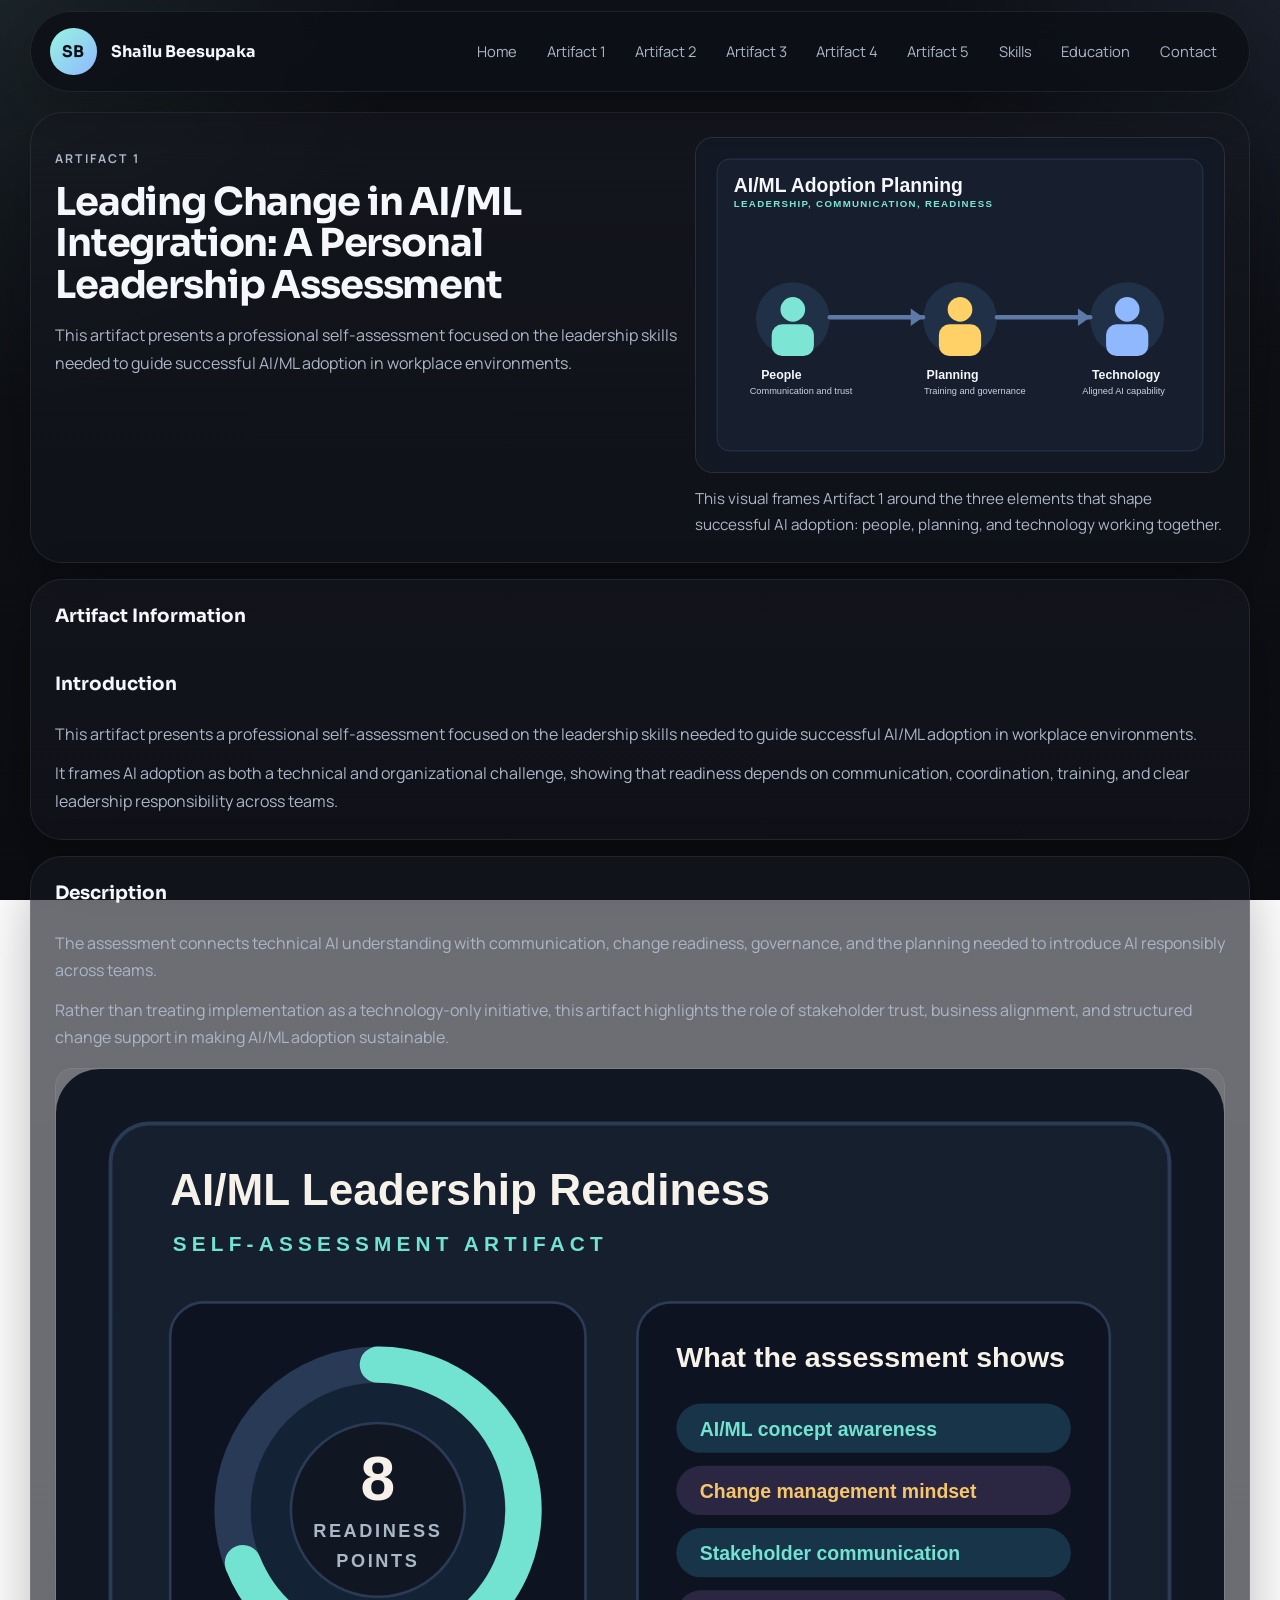
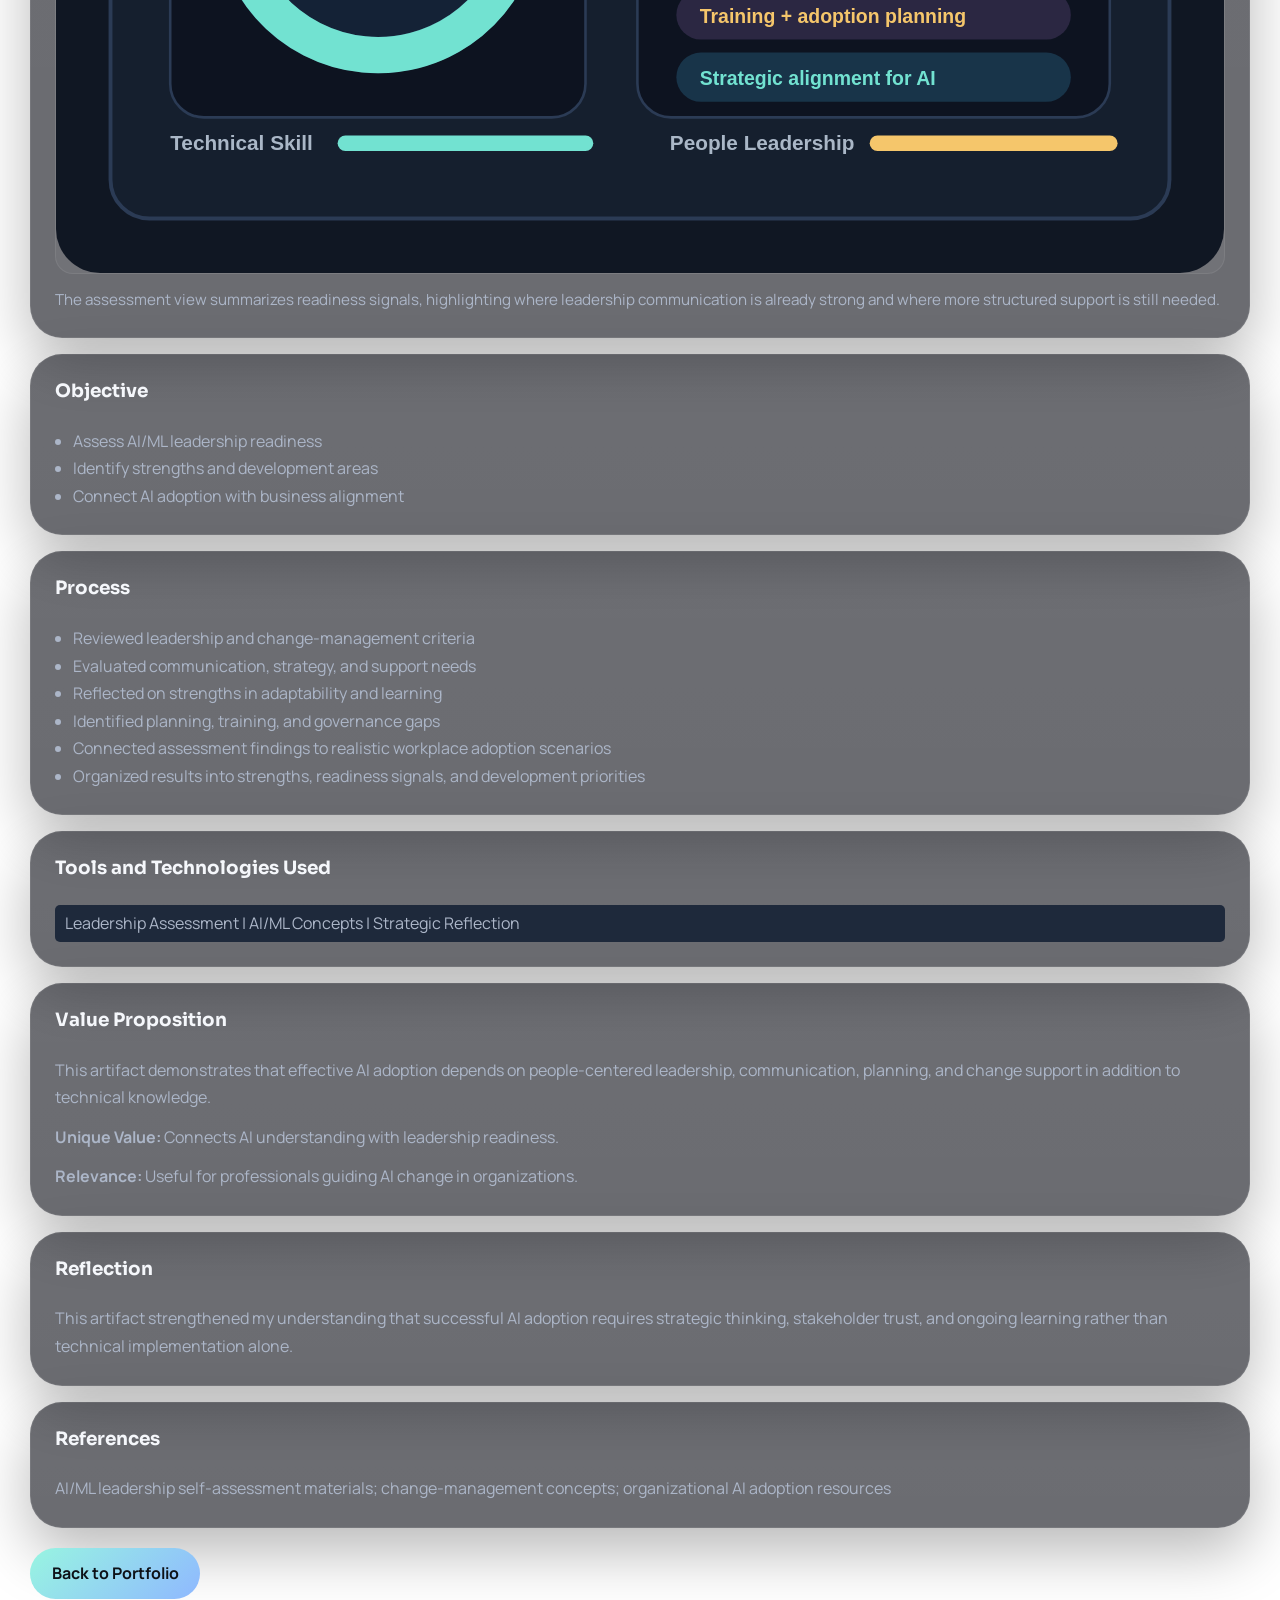
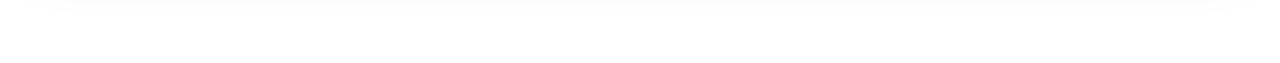
==== commit 81a03401: "Add files via upload" ====
--- a/artifact1.html
+++ b/artifact1.html
@@ -30,6 +30,7 @@
       <a href="artifact2.html">Artifact 2</a>
       <a href="artifact3.html">Artifact 3</a>
       <a href="artifact4.html">Artifact 4</a>
+      <a href="artifact5.html">Artifact 5</a>
       <a href="index.html#skills">Skills</a>
       <a href="index.html#education">Education</a>
       <a href="index.html#contact">Contact</a>
--- a/styles.css
+++ b/styles.css
@@ -90,6 +90,7 @@
   display: inline-flex;
   align-items: center;
   gap: 0.9rem;
+  flex-shrink: 0;
 }
 
 .identity-mark {
@@ -126,8 +127,15 @@
   display: flex;
   align-items: center;
   gap: 0.2rem;
-  flex-wrap: wrap;
+  flex-wrap: nowrap;
   justify-content: flex-end;
+  min-width: 0;
+  overflow-x: auto;
+  scrollbar-width: none;
+}
+
+.site-nav::-webkit-scrollbar {
+  display: none;
 }
 
 .site-nav a {
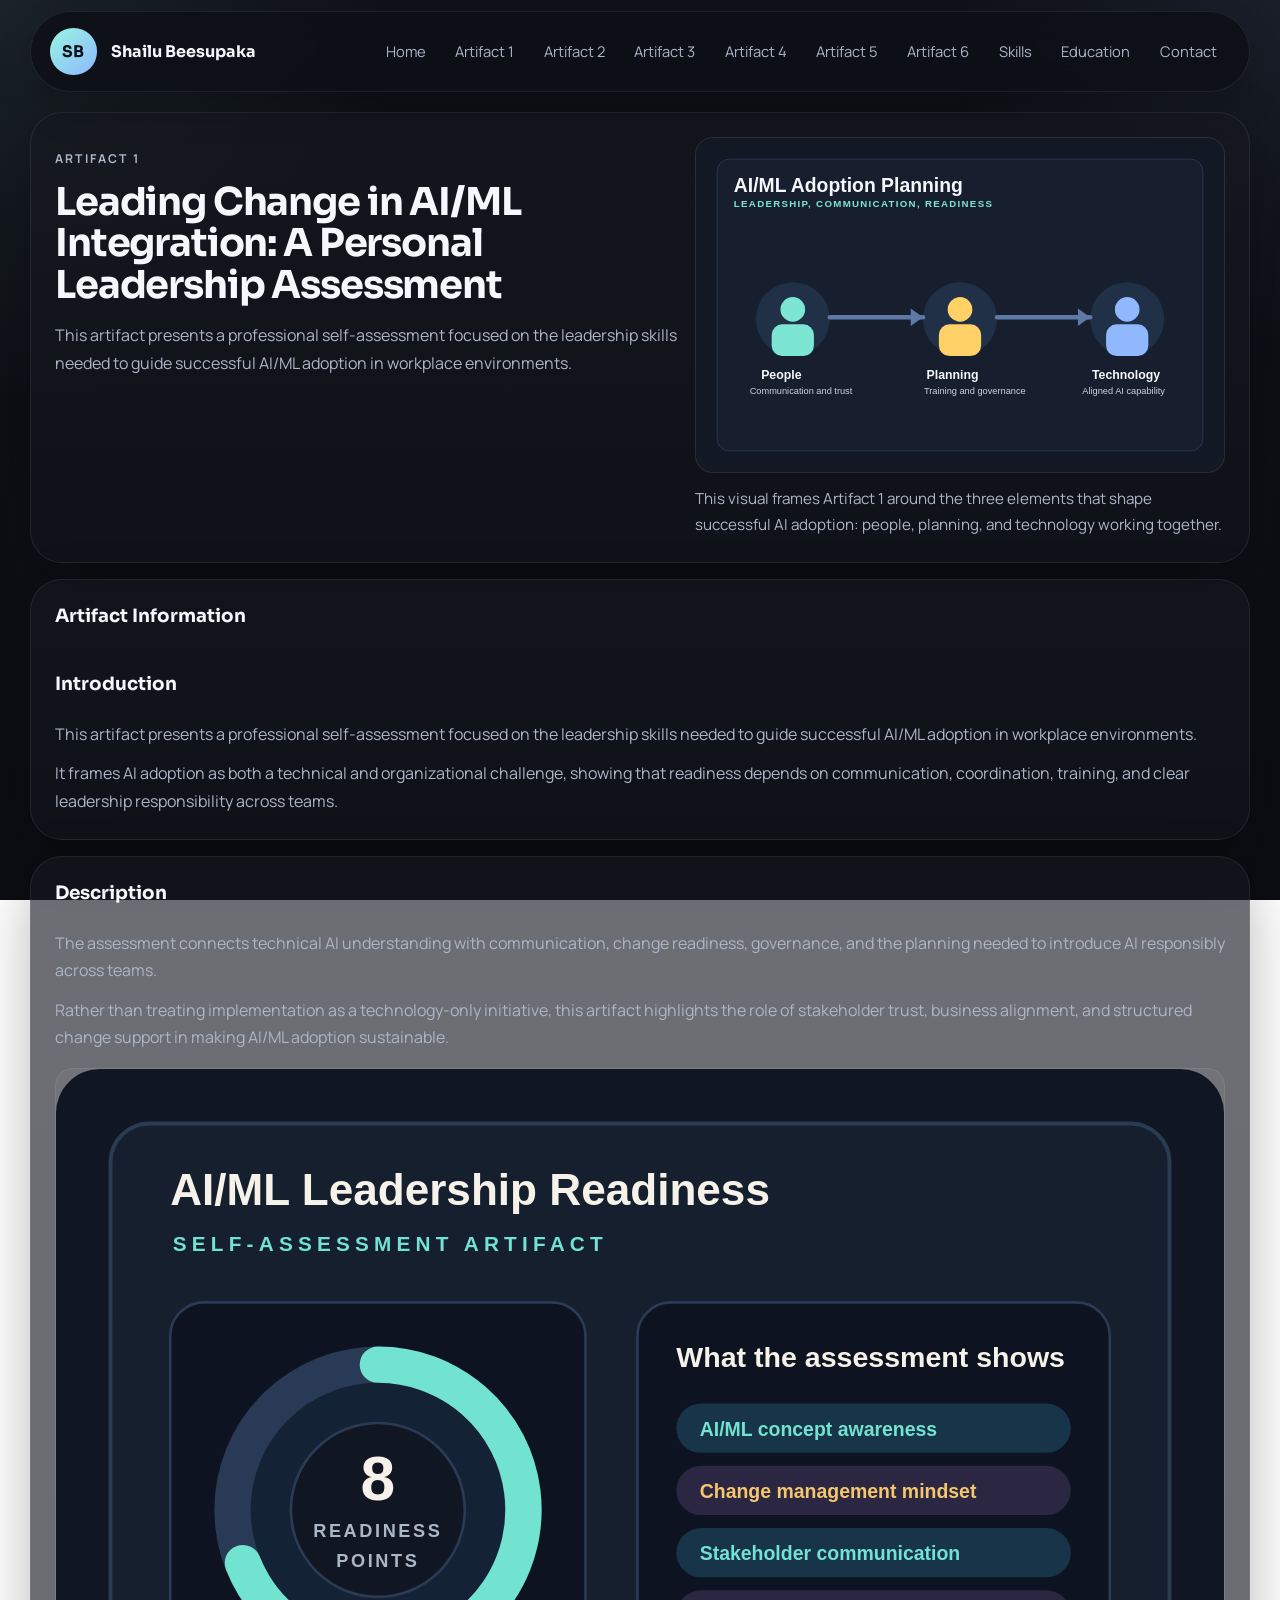
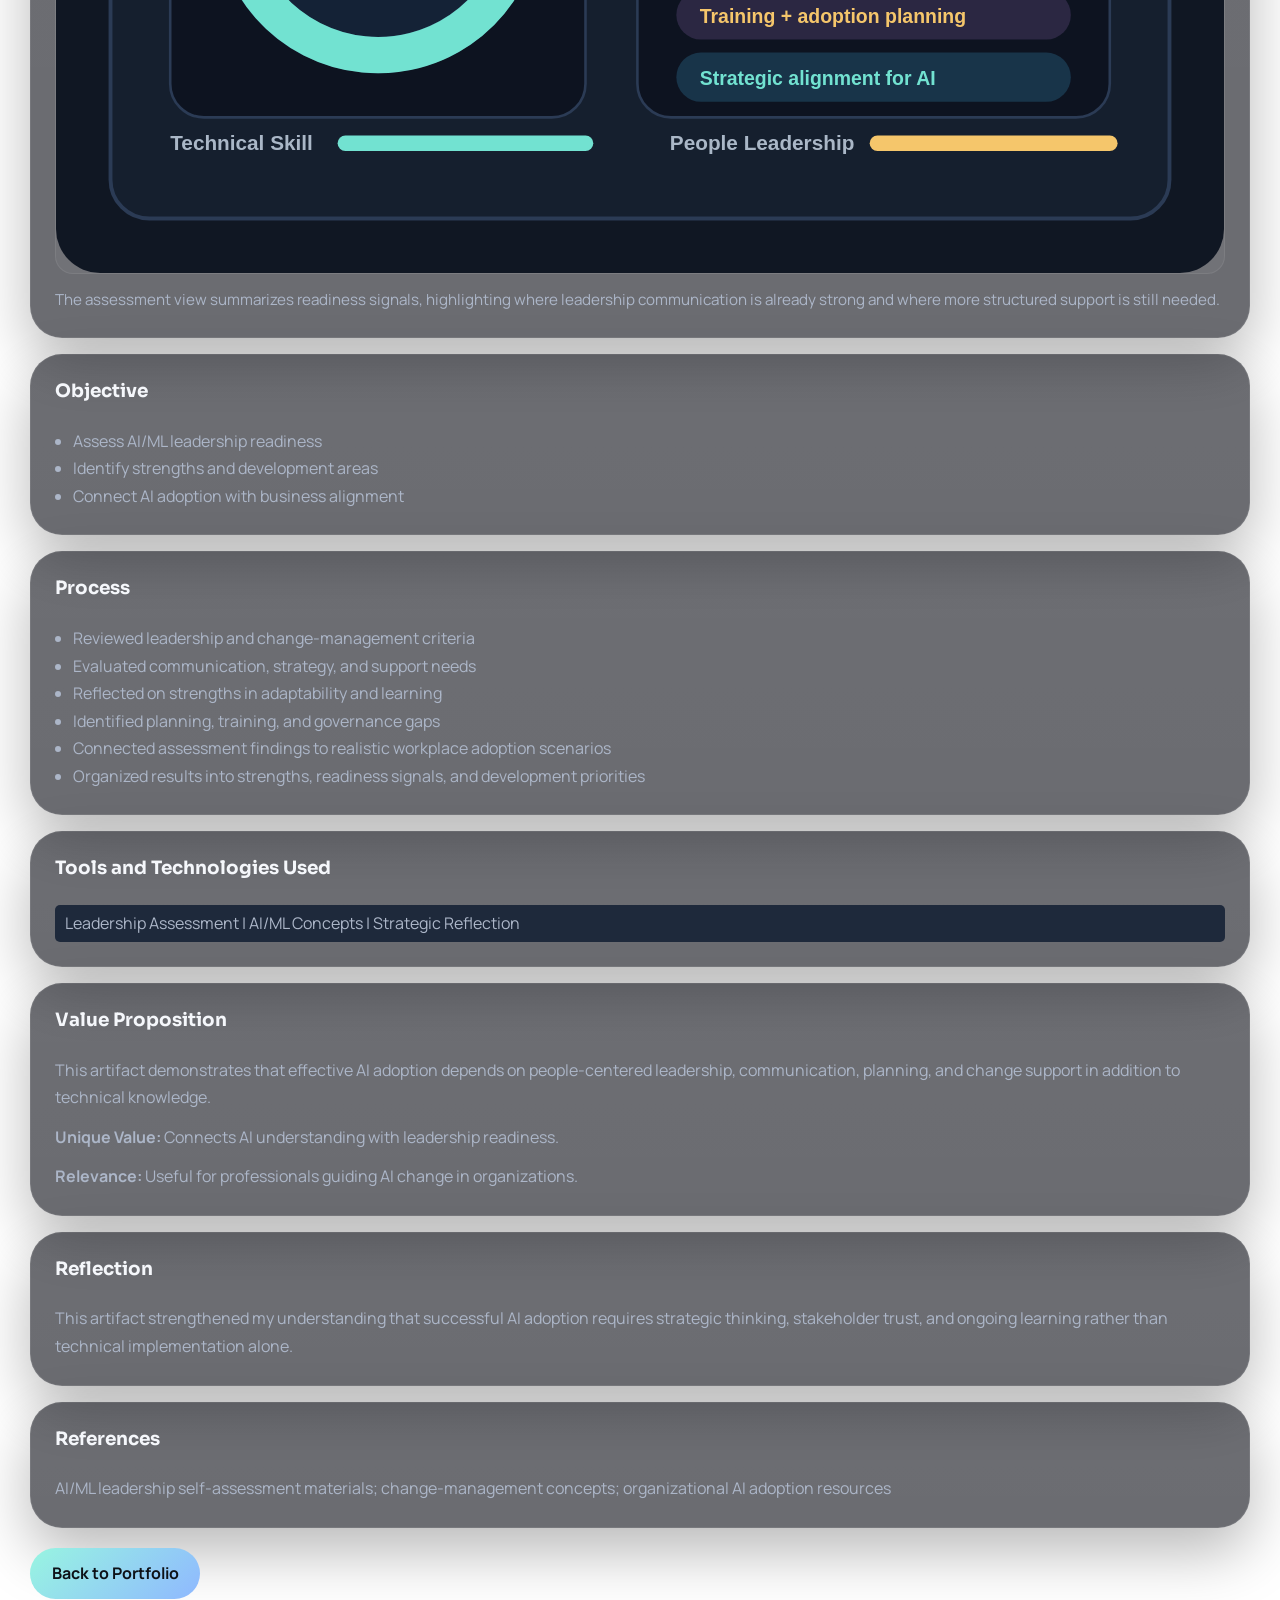
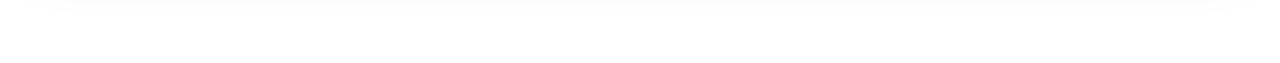
==== commit 4393ae3b: "Add files via upload" ====
--- a/artifact1.html
+++ b/artifact1.html
@@ -31,6 +31,7 @@
       <a href="artifact3.html">Artifact 3</a>
       <a href="artifact4.html">Artifact 4</a>
       <a href="artifact5.html">Artifact 5</a>
+      <a href="artifact6.html">Artifact 6</a>
       <a href="index.html#skills">Skills</a>
       <a href="index.html#education">Education</a>
       <a href="index.html#contact">Contact</a>
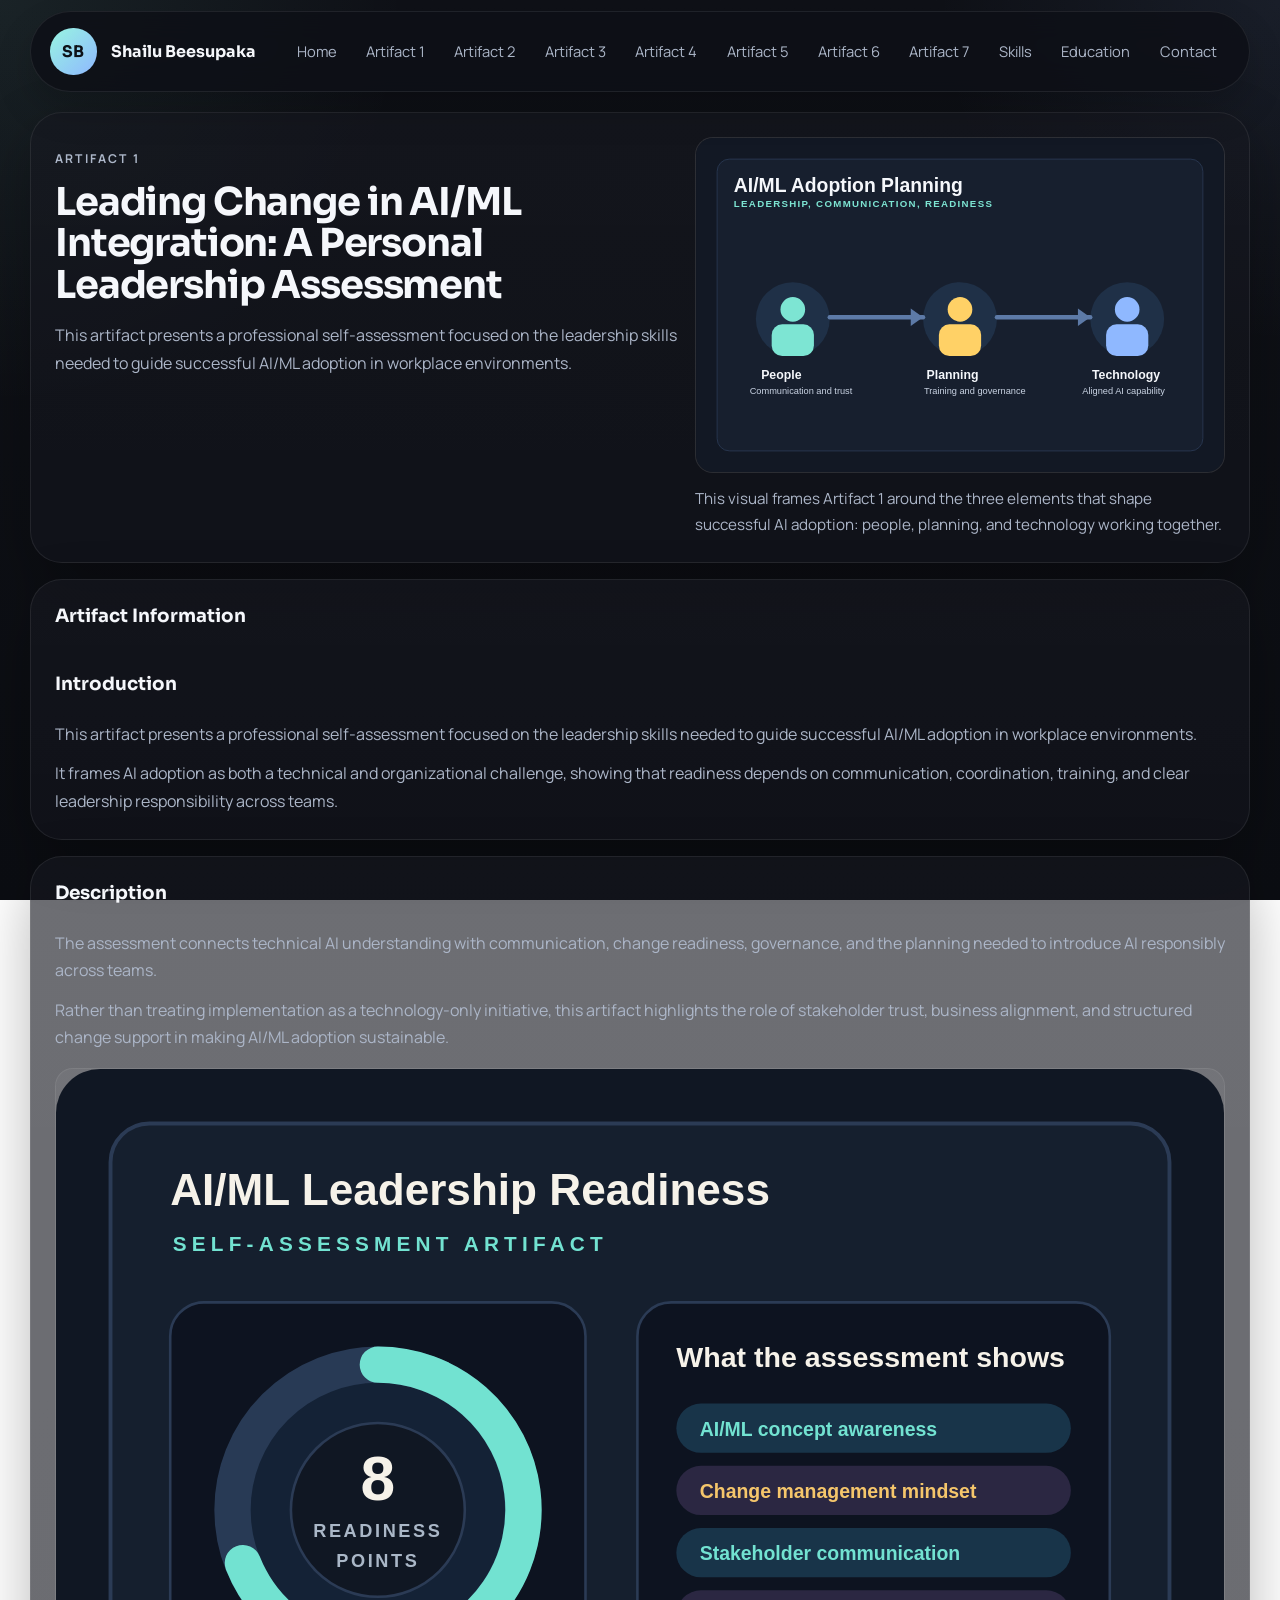
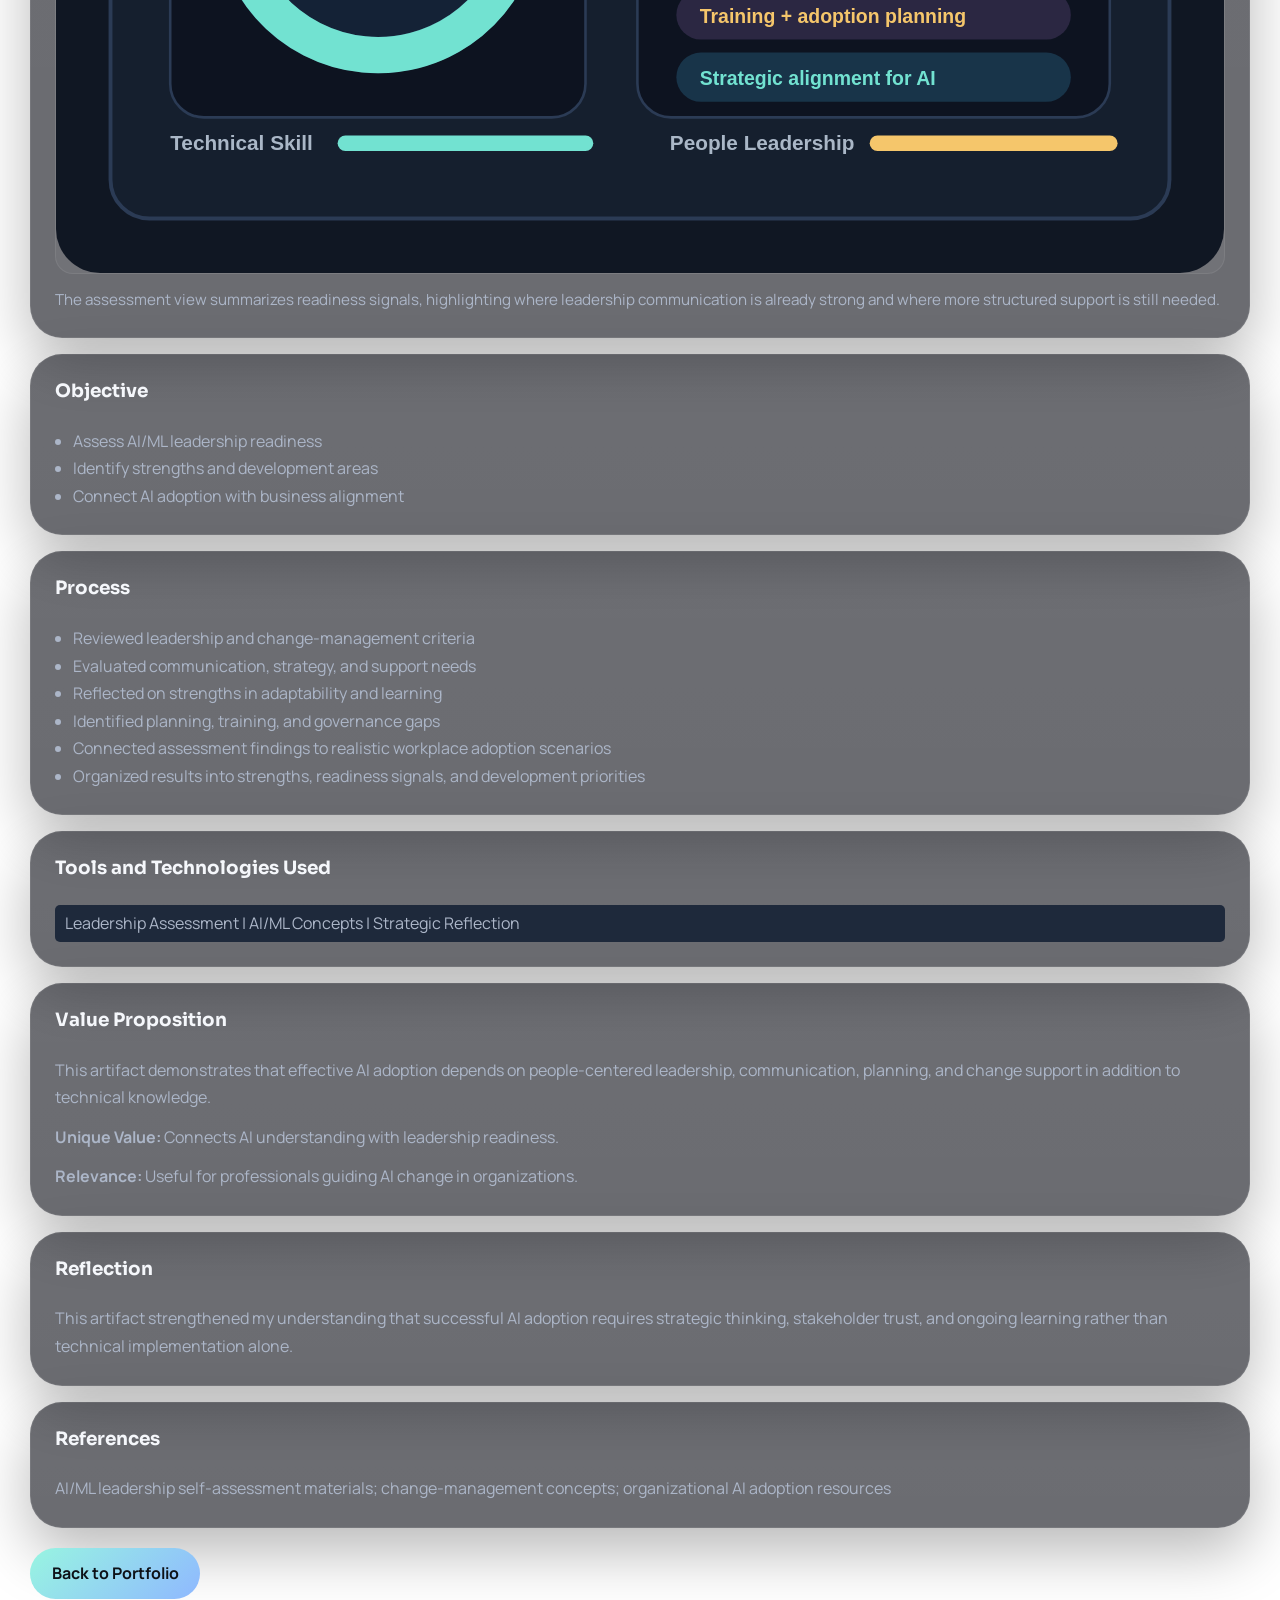
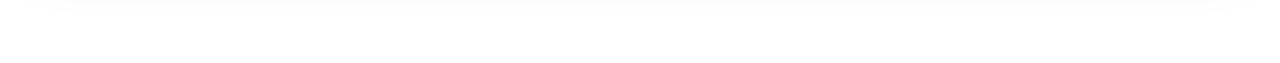
==== commit bf279bd3: "Add files via upload" ====
--- a/artifact1.html
+++ b/artifact1.html
@@ -32,6 +32,7 @@
       <a href="artifact4.html">Artifact 4</a>
       <a href="artifact5.html">Artifact 5</a>
       <a href="artifact6.html">Artifact 6</a>
+      <a href="artifact7.html">Artifact 7</a>
       <a href="index.html#skills">Skills</a>
       <a href="index.html#education">Education</a>
       <a href="index.html#contact">Contact</a>
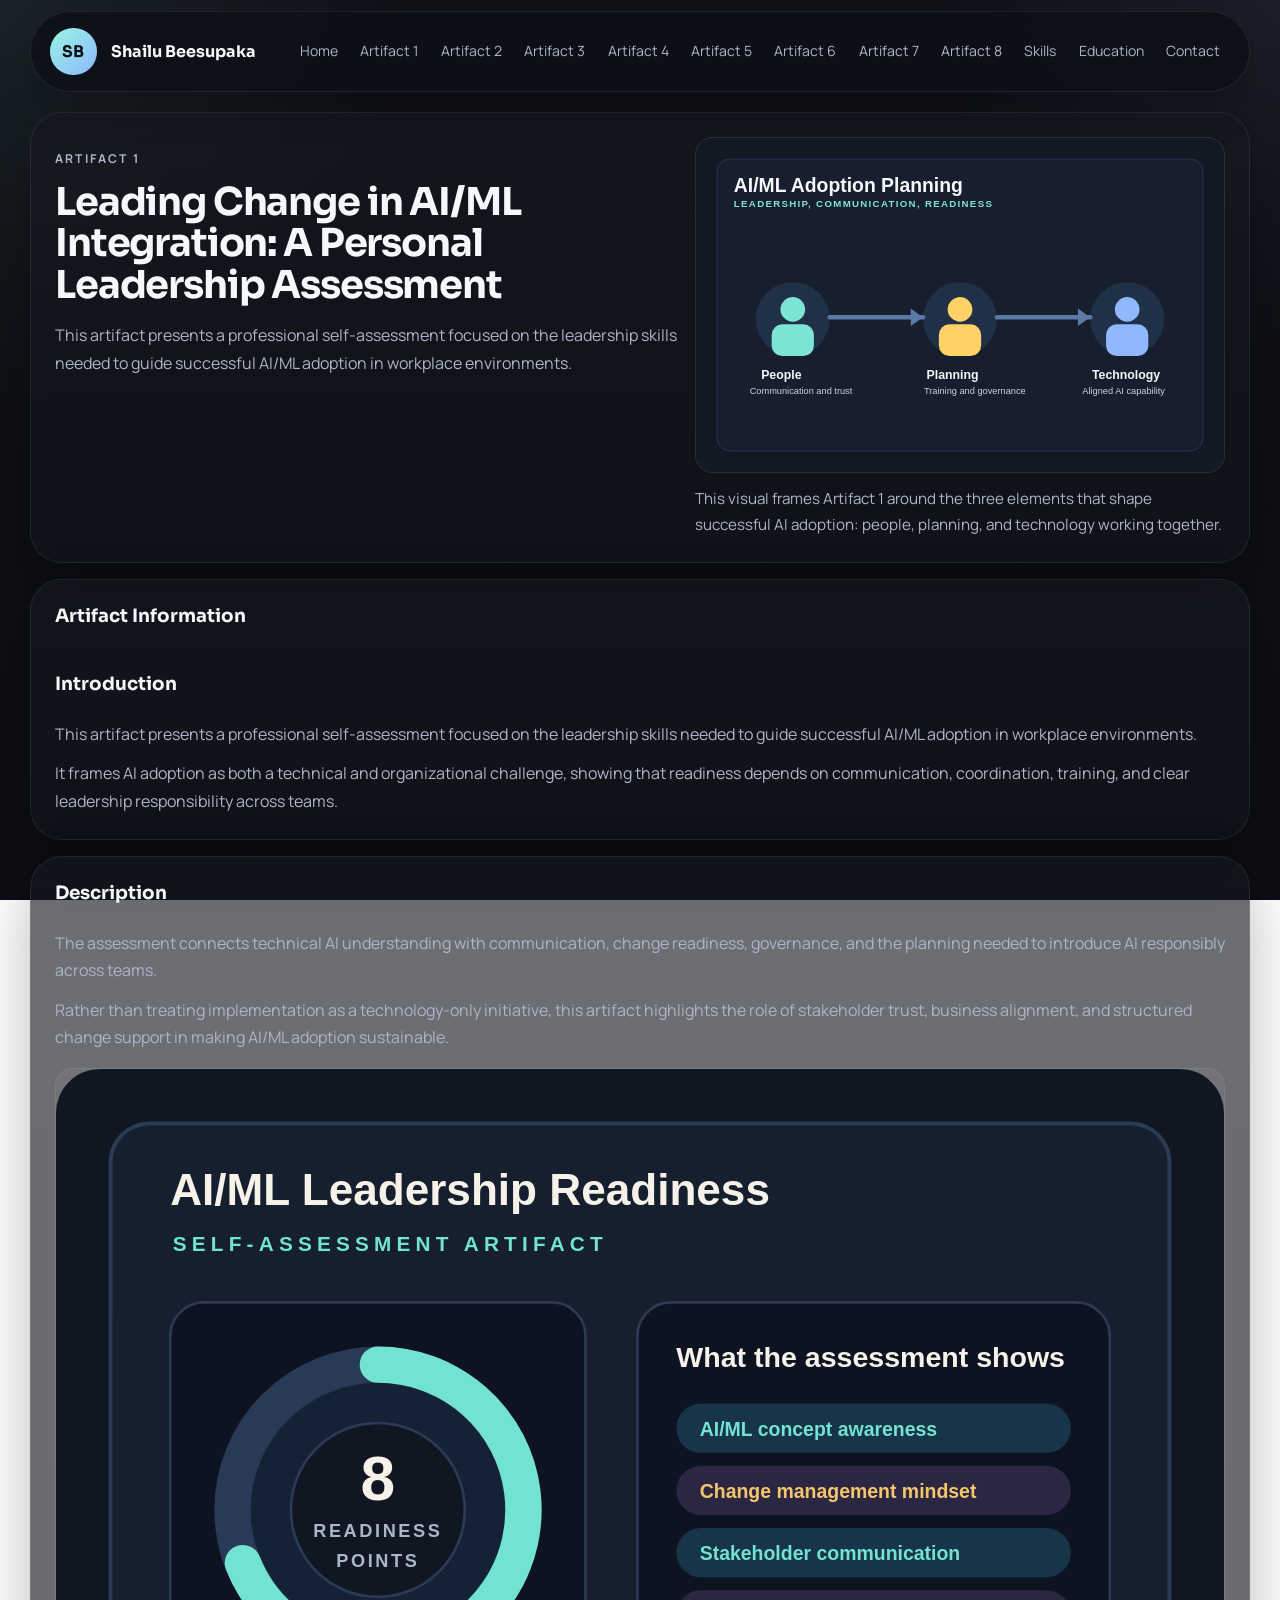
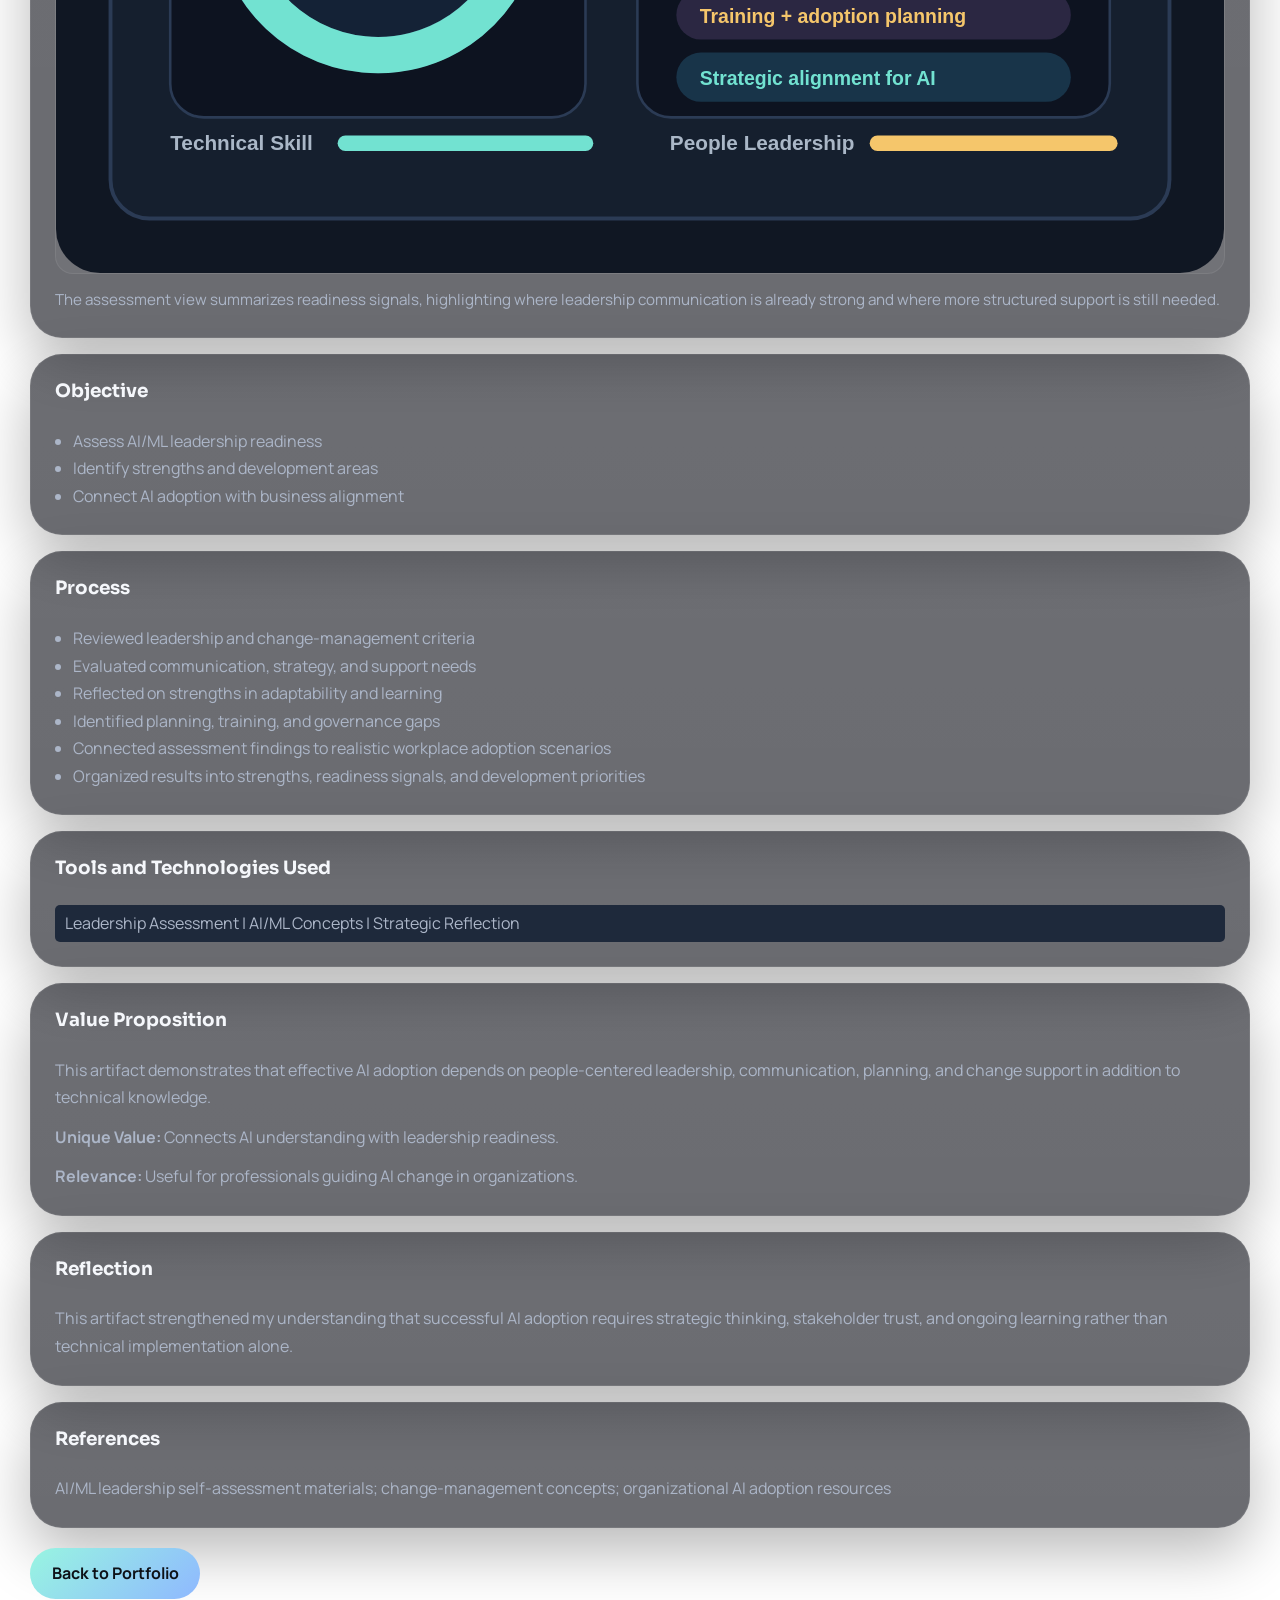
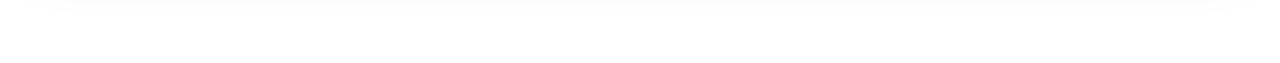
==== commit 4806624e: "Add files via upload" ====
--- a/artifact1.html
+++ b/artifact1.html
@@ -33,6 +33,7 @@
       <a href="artifact5.html">Artifact 5</a>
       <a href="artifact6.html">Artifact 6</a>
       <a href="artifact7.html">Artifact 7</a>
+      <a href="artifact8.html">Artifact 8</a>
       <a href="index.html#skills">Skills</a>
       <a href="index.html#education">Education</a>
       <a href="index.html#contact">Contact</a>
--- a/styles.css
+++ b/styles.css
@@ -139,11 +139,12 @@
 }
 
 .site-nav a {
-  padding: 0.62rem 0.82rem;
+  padding: 0.62rem 0.6rem;
   border-radius: 999px;
   color: var(--muted);
-  font-size: 0.92rem;
+  font-size: 0.88rem;
   line-height: 1;
+  white-space: nowrap;
 }
 
 .site-nav a:hover,
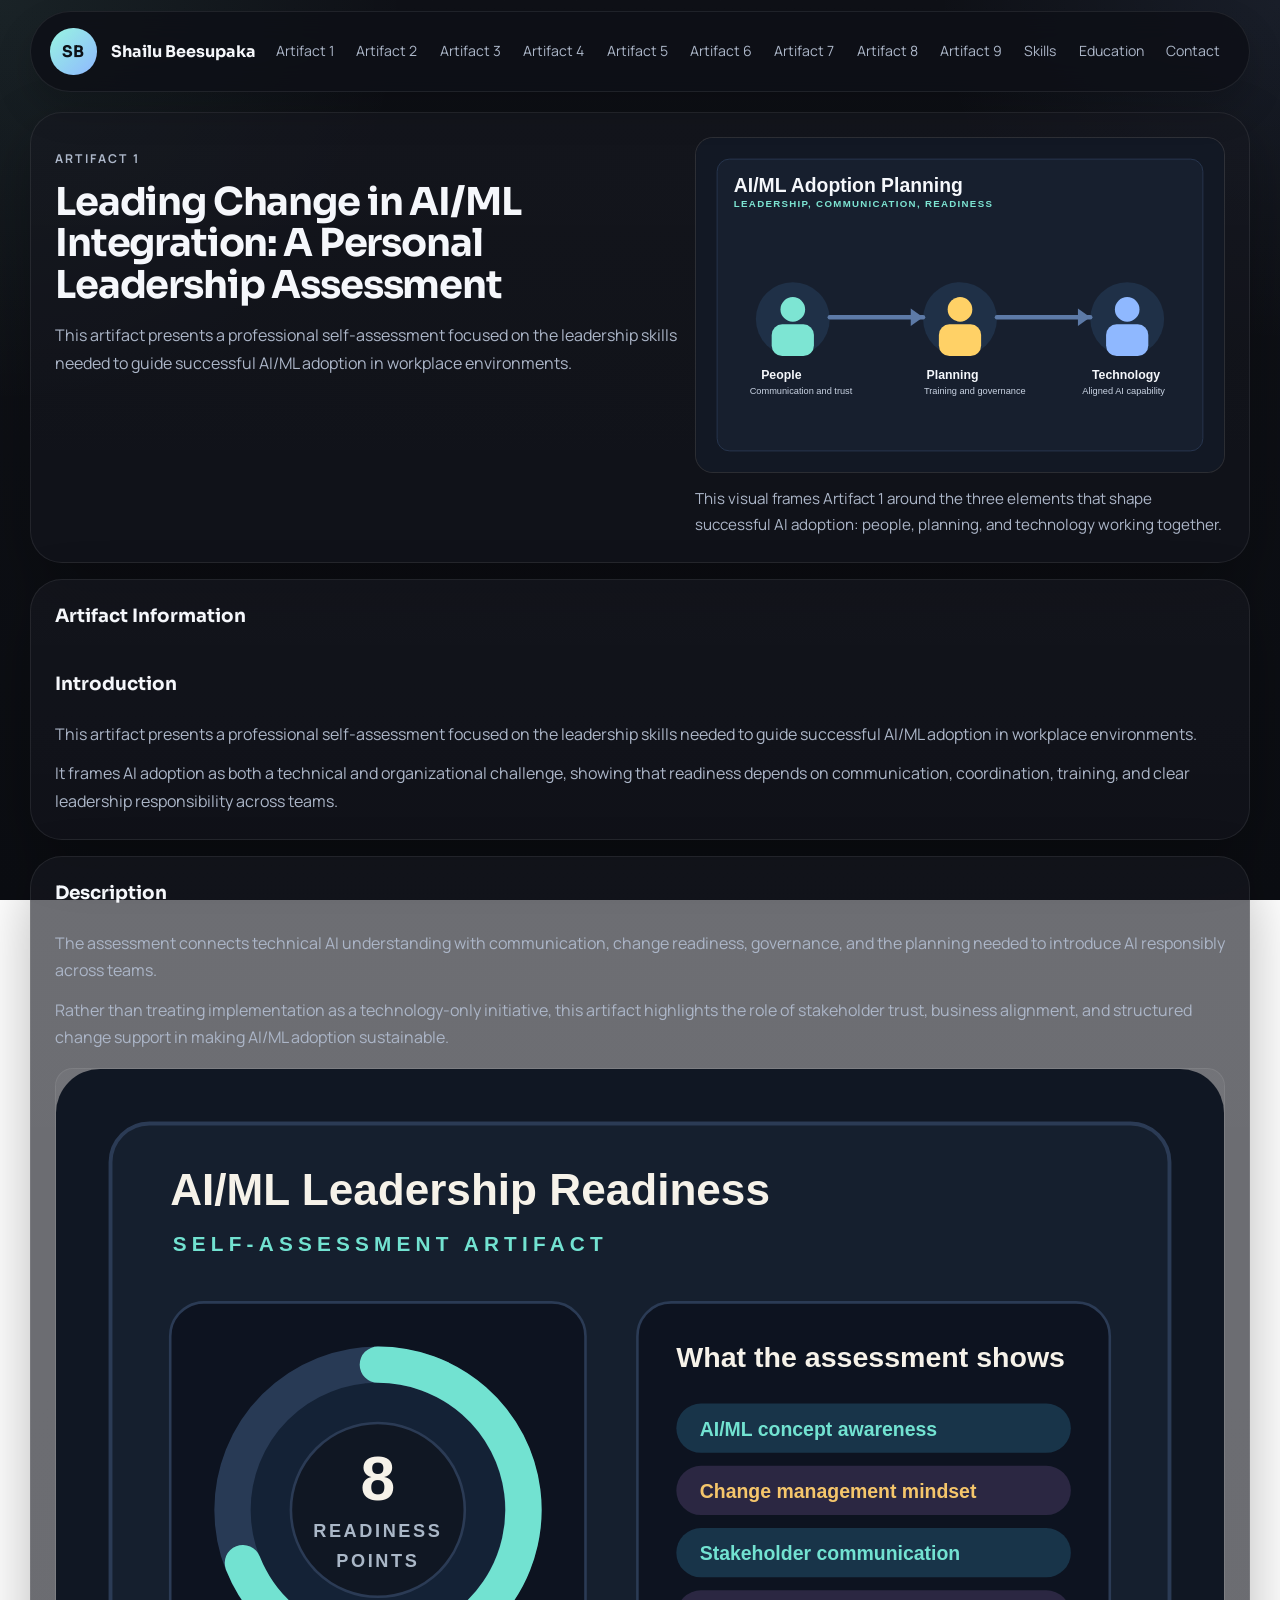
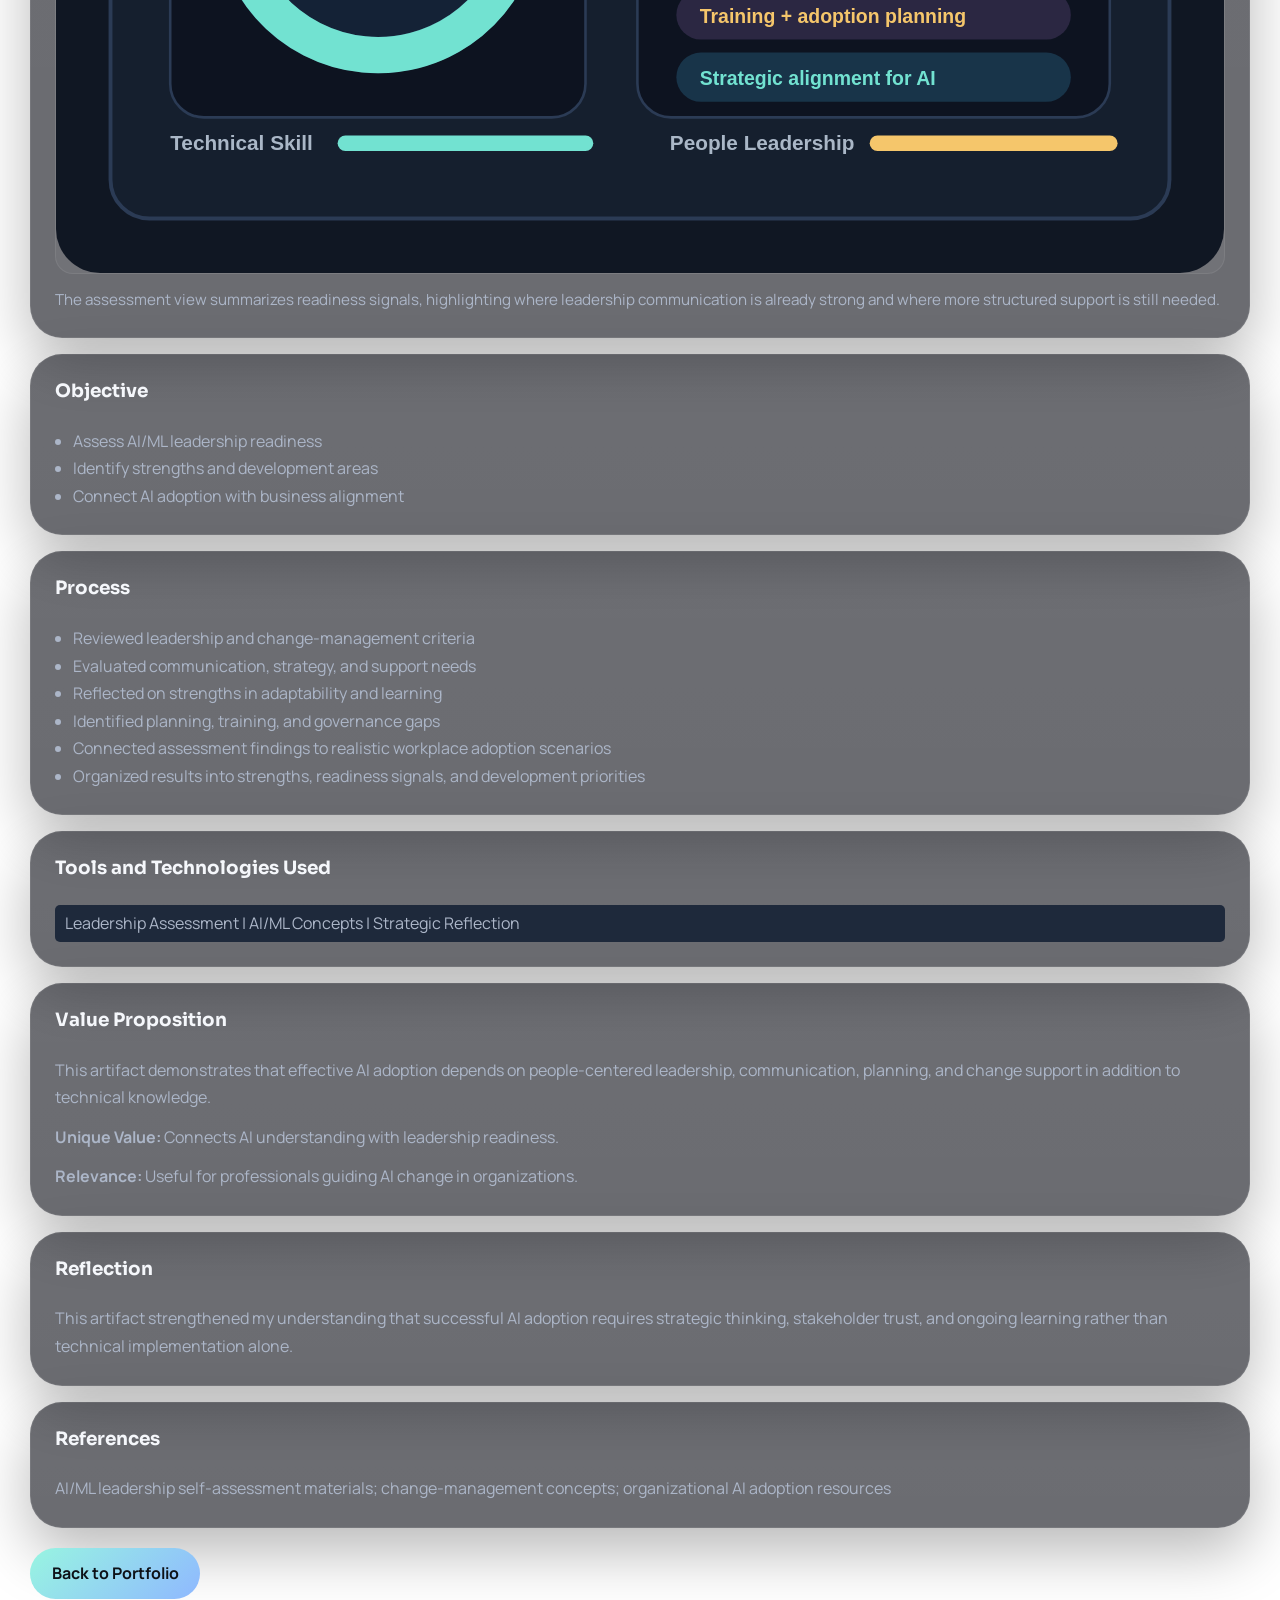
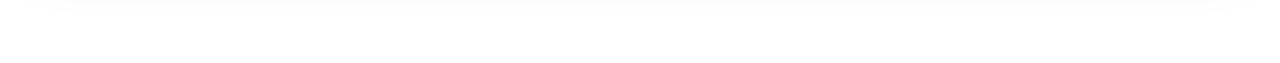
==== commit 2e1ee3b1: "Add files via upload" ====
--- a/artifact1.html
+++ b/artifact1.html
@@ -34,6 +34,7 @@
       <a href="artifact6.html">Artifact 6</a>
       <a href="artifact7.html">Artifact 7</a>
       <a href="artifact8.html">Artifact 8</a>
+      <a href="artifact9.html">Artifact 9</a>
       <a href="index.html#skills">Skills</a>
       <a href="index.html#education">Education</a>
       <a href="index.html#contact">Contact</a>
--- a/styles.css
+++ b/styles.css
@@ -1116,3 +1116,7 @@
     padding: 0.7rem;
   }
 }
+
+/* Keep long reference URLs from widening pages on phones */
+.artifact-page-layout > * { min-width: 0; }
+.artifact-section-card p, .artifact-section-card li { overflow-wrap: anywhere; }
